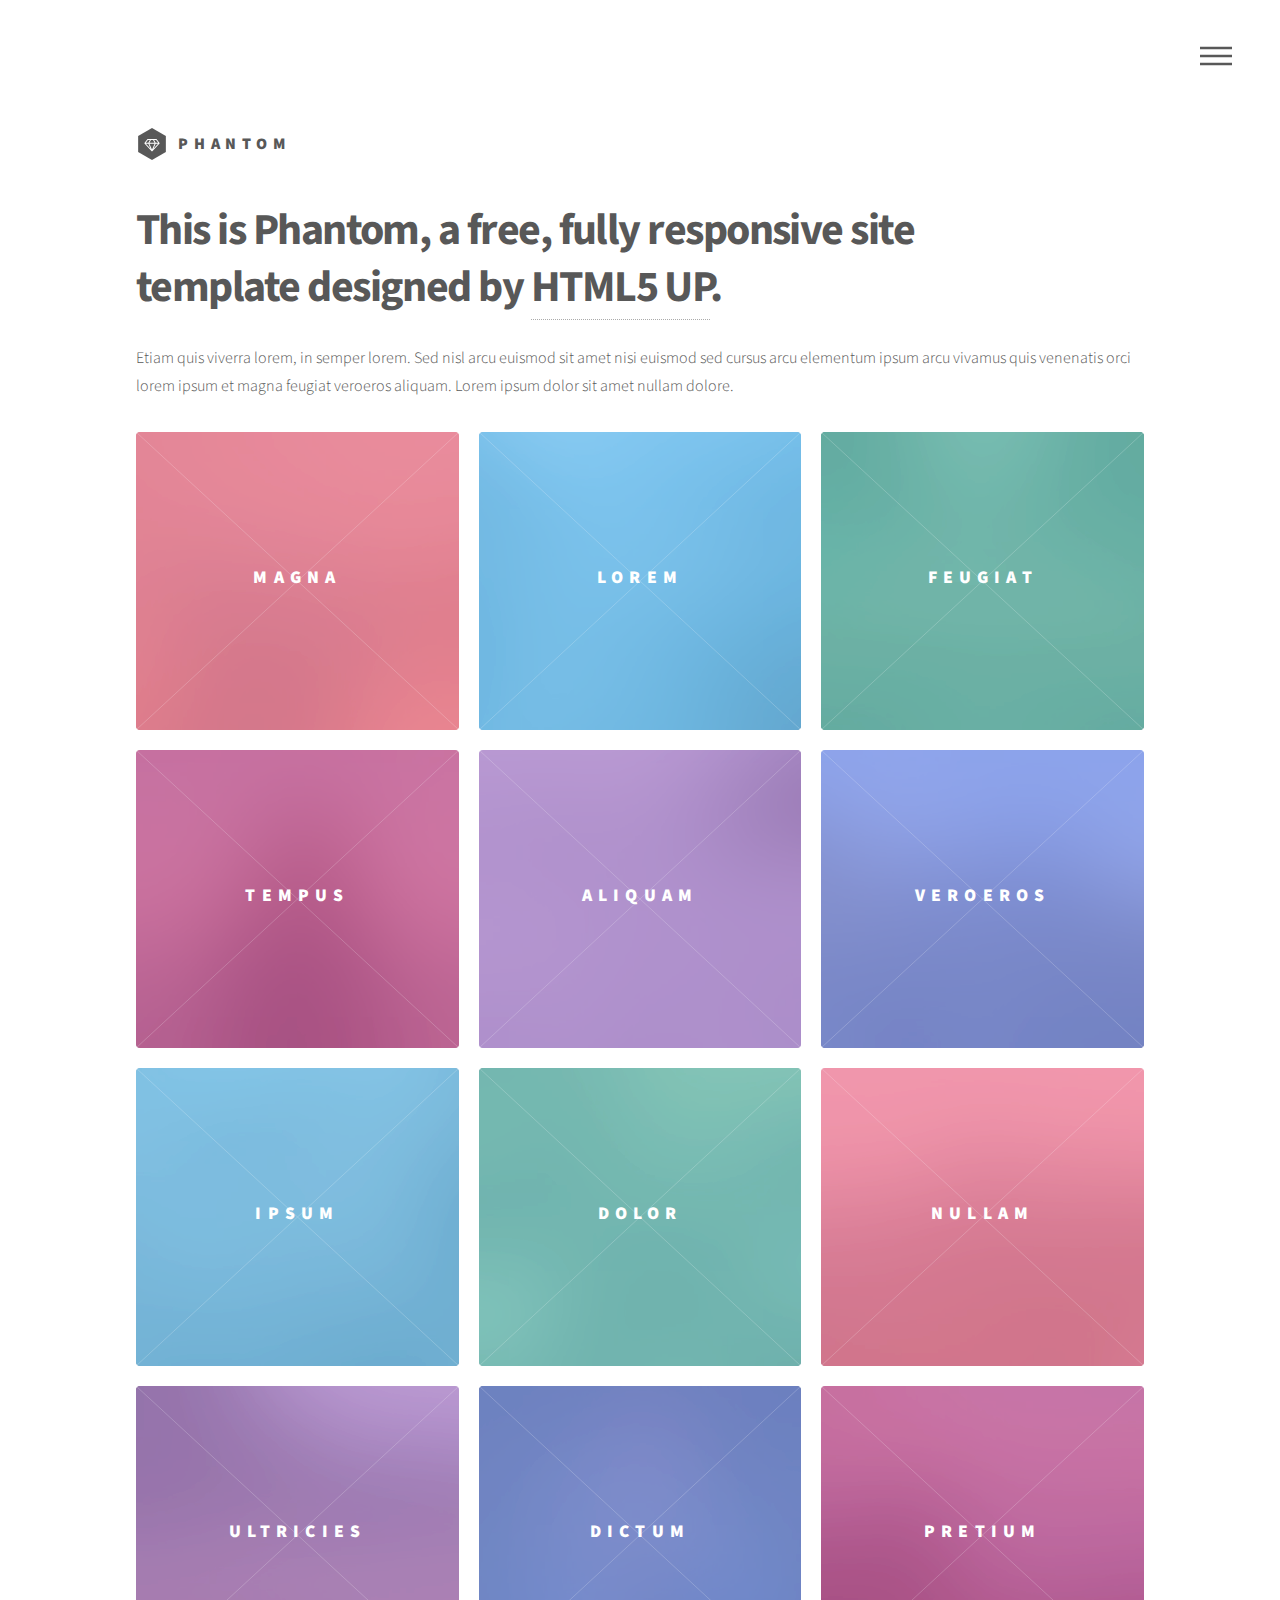
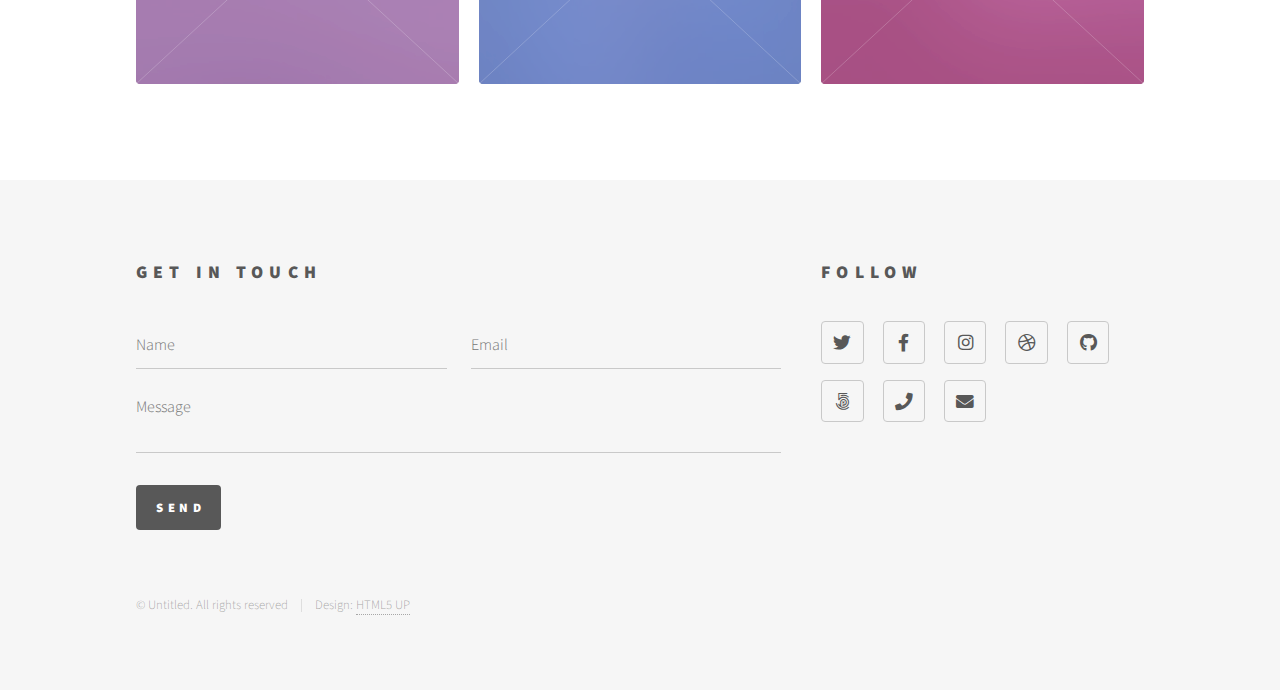
==== index.html @ cc22f934 "upload template" ====
<!DOCTYPE HTML>
<!--
	Phantom by HTML5 UP
	html5up.net | @ajlkn
	Free for personal and commercial use under the CCA 3.0 license (html5up.net/license)
-->
<html>
	<head>
		<title>Phantom by HTML5 UP</title>
		<meta charset="utf-8" />
		<meta name="viewport" content="width=device-width, initial-scale=1, user-scalable=no" />
		<link rel="stylesheet" href="assets/css/main.css" />
		<noscript><link rel="stylesheet" href="assets/css/noscript.css" /></noscript>
	</head>
	<body class="is-preload">
		<!-- Wrapper -->
			<div id="wrapper">

				<!-- Header -->
					<header id="header">
						<div class="inner">

							<!-- Logo -->
								<a href="index.html" class="logo">
									<span class="symbol"><img src="images/logo.svg" alt="" /></span><span class="title">Phantom</span>
								</a>

							<!-- Nav -->
								<nav>
									<ul>
										<li><a href="#menu">Menu</a></li>
									</ul>
								</nav>

						</div>
					</header>

				<!-- Menu -->
					<nav id="menu">
						<h2>Menu</h2>
						<ul>
							<li><a href="index.html">Home</a></li>
							<li><a href="generic.html">Ipsum veroeros</a></li>
							<li><a href="generic.html">Tempus etiam</a></li>
							<li><a href="generic.html">Consequat dolor</a></li>
							<li><a href="elements.html">Elements</a></li>
						</ul>
					</nav>

				<!-- Main -->
					<div id="main">
						<div class="inner">
							<header>
								<h1>This is Phantom, a free, fully responsive site<br />
								template designed by <a href="http://html5up.net">HTML5 UP</a>.</h1>
								<p>Etiam quis viverra lorem, in semper lorem. Sed nisl arcu euismod sit amet nisi euismod sed cursus arcu elementum ipsum arcu vivamus quis venenatis orci lorem ipsum et magna feugiat veroeros aliquam. Lorem ipsum dolor sit amet nullam dolore.</p>
							</header>
							<section class="tiles">
								<article class="style1">
									<span class="image">
										<img src="images/pic01.jpg" alt="" />
									</span>
									<a href="generic.html">
										<h2>Magna</h2>
										<div class="content">
											<p>Sed nisl arcu euismod sit amet nisi lorem etiam dolor veroeros et feugiat.</p>
										</div>
									</a>
								</article>
								<article class="style2">
									<span class="image">
										<img src="images/pic02.jpg" alt="" />
									</span>
									<a href="generic.html">
										<h2>Lorem</h2>
										<div class="content">
											<p>Sed nisl arcu euismod sit amet nisi lorem etiam dolor veroeros et feugiat.</p>
										</div>
									</a>
								</article>
								<article class="style3">
									<span class="image">
										<img src="images/pic03.jpg" alt="" />
									</span>
									<a href="generic.html">
										<h2>Feugiat</h2>
										<div class="content">
											<p>Sed nisl arcu euismod sit amet nisi lorem etiam dolor veroeros et feugiat.</p>
										</div>
									</a>
								</article>
								<article class="style4">
									<span class="image">
										<img src="images/pic04.jpg" alt="" />
									</span>
									<a href="generic.html">
										<h2>Tempus</h2>
										<div class="content">
											<p>Sed nisl arcu euismod sit amet nisi lorem etiam dolor veroeros et feugiat.</p>
										</div>
									</a>
								</article>
								<article class="style5">
									<span class="image">
										<img src="images/pic05.jpg" alt="" />
									</span>
									<a href="generic.html">
										<h2>Aliquam</h2>
										<div class="content">
											<p>Sed nisl arcu euismod sit amet nisi lorem etiam dolor veroeros et feugiat.</p>
										</div>
									</a>
								</article>
								<article class="style6">
									<span class="image">
										<img src="images/pic06.jpg" alt="" />
									</span>
									<a href="generic.html">
										<h2>Veroeros</h2>
										<div class="content">
											<p>Sed nisl arcu euismod sit amet nisi lorem etiam dolor veroeros et feugiat.</p>
										</div>
									</a>
								</article>
								<article class="style2">
									<span class="image">
										<img src="images/pic07.jpg" alt="" />
									</span>
									<a href="generic.html">
										<h2>Ipsum</h2>
										<div class="content">
											<p>Sed nisl arcu euismod sit amet nisi lorem etiam dolor veroeros et feugiat.</p>
										</div>
									</a>
								</article>
								<article class="style3">
									<span class="image">
										<img src="images/pic08.jpg" alt="" />
									</span>
									<a href="generic.html">
										<h2>Dolor</h2>
										<div class="content">
											<p>Sed nisl arcu euismod sit amet nisi lorem etiam dolor veroeros et feugiat.</p>
										</div>
									</a>
								</article>
								<article class="style1">
									<span class="image">
										<img src="images/pic09.jpg" alt="" />
									</span>
									<a href="generic.html">
										<h2>Nullam</h2>
										<div class="content">
											<p>Sed nisl arcu euismod sit amet nisi lorem etiam dolor veroeros et feugiat.</p>
										</div>
									</a>
								</article>
								<article class="style5">
									<span class="image">
										<img src="images/pic10.jpg" alt="" />
									</span>
									<a href="generic.html">
										<h2>Ultricies</h2>
										<div class="content">
											<p>Sed nisl arcu euismod sit amet nisi lorem etiam dolor veroeros et feugiat.</p>
										</div>
									</a>
								</article>
								<article class="style6">
									<span class="image">
										<img src="images/pic11.jpg" alt="" />
									</span>
									<a href="generic.html">
										<h2>Dictum</h2>
										<div class="content">
											<p>Sed nisl arcu euismod sit amet nisi lorem etiam dolor veroeros et feugiat.</p>
										</div>
									</a>
								</article>
								<article class="style4">
									<span class="image">
										<img src="images/pic12.jpg" alt="" />
									</span>
									<a href="generic.html">
										<h2>Pretium</h2>
										<div class="content">
											<p>Sed nisl arcu euismod sit amet nisi lorem etiam dolor veroeros et feugiat.</p>
										</div>
									</a>
								</article>
							</section>
						</div>
					</div>

				<!-- Footer -->
					<footer id="footer">
						<div class="inner">
							<section>
								<h2>Get in touch</h2>
								<form method="post" action="#">
									<div class="fields">
										<div class="field half">
											<input type="text" name="name" id="name" placeholder="Name" />
										</div>
										<div class="field half">
											<input type="email" name="email" id="email" placeholder="Email" />
										</div>
										<div class="field">
											<textarea name="message" id="message" placeholder="Message"></textarea>
										</div>
									</div>
									<ul class="actions">
										<li><input type="submit" value="Send" class="primary" /></li>
									</ul>
								</form>
							</section>
							<section>
								<h2>Follow</h2>
								<ul class="icons">
									<li><a href="#" class="icon brands style2 fa-twitter"><span class="label">Twitter</span></a></li>
									<li><a href="#" class="icon brands style2 fa-facebook-f"><span class="label">Facebook</span></a></li>
									<li><a href="#" class="icon brands style2 fa-instagram"><span class="label">Instagram</span></a></li>
									<li><a href="#" class="icon brands style2 fa-dribbble"><span class="label">Dribbble</span></a></li>
									<li><a href="#" class="icon brands style2 fa-github"><span class="label">GitHub</span></a></li>
									<li><a href="#" class="icon brands style2 fa-500px"><span class="label">500px</span></a></li>
									<li><a href="#" class="icon solid style2 fa-phone"><span class="label">Phone</span></a></li>
									<li><a href="#" class="icon solid style2 fa-envelope"><span class="label">Email</span></a></li>
								</ul>
							</section>
							<ul class="copyright">
								<li>&copy; Untitled. All rights reserved</li><li>Design: <a href="http://html5up.net">HTML5 UP</a></li>
							</ul>
						</div>
					</footer>

			</div>

		<!-- Scripts -->
			<script src="assets/js/jquery.min.js"></script>
			<script src="assets/js/browser.min.js"></script>
			<script src="assets/js/breakpoints.min.js"></script>
			<script src="assets/js/util.js"></script>
			<script src="assets/js/main.js"></script>

	</body>
</html>
---- assets/css/main.css ----
@import url(fontawesome-all.min.css);
@import url("https://fonts.googleapis.com/css?family=Source+Sans+Pro:300,700,900");

/*
	Phantom by HTML5 UP
	html5up.net | @ajlkn
	Free for personal and commercial use under the CCA 3.0 license (html5up.net/license)
*/

html, body, div, span, applet, object,
iframe, h1, h2, h3, h4, h5, h6, p, blockquote,
pre, a, abbr, acronym, address, big, cite,
code, del, dfn, em, img, ins, kbd, q, s, samp,
small, strike, strong, sub, sup, tt, var, b,
u, i, center, dl, dt, dd, ol, ul, li, fieldset,
form, label, legend, table, caption, tbody,
tfoot, thead, tr, th, td, article, aside,
canvas, details, embed, figure, figcaption,
footer, header, hgroup, menu, nav, output, ruby,
section, summary, time, mark, audio, video {
	margin: 0;
	padding: 0;
	border: 0;
	font-size: 100%;
	font: inherit;
	vertical-align: baseline;}

article, aside, details, figcaption, figure,
footer, header, hgroup, menu, nav, section {
	display: block;}

body {
	line-height: 1;
}

ol, ul {
	list-style: none;
}

blockquote, q {
	quotes: none;
}

	blockquote:before, blockquote:after, q:before, q:after {
		content: '';
		content: none;
	}

table {
	border-collapse: collapse;
	border-spacing: 0;
}

body {
	-webkit-text-size-adjust: none;
}

mark {
	background-color: transparent;
	color: inherit;
}

input::-moz-focus-inner {
	border: 0;
	padding: 0;
}

input, select, textarea {
	-moz-appearance: none;
	-webkit-appearance: none;
	-ms-appearance: none;
	appearance: none;
}

/* Basic */

	@-ms-viewport {
		width: device-width;
	}

	body {
		-ms-overflow-style: scrollbar;
	}

	@media screen and (max-width: 480px) {

		html, body {
			min-width: 320px;
		}

	}

	html {
		box-sizing: border-box;
	}

	*, *:before, *:after {
		box-sizing: inherit;
	}

	body {
		background: #ffffff;
	}

		body.is-preload *, body.is-preload *:before, body.is-preload *:after {
			-moz-animation: none !important;
			-webkit-animation: none !important;
			-ms-animation: none !important;
			animation: none !important;
			-moz-transition: none !important;
			-webkit-transition: none !important;
			-ms-transition: none !important;
			transition: none !important;
		}

/* Type */

	body, input, select, textarea {
		color: #585858;
		font-family: "Source Sans Pro", Helvetica, sans-serif;
		font-size: 16pt;
		font-weight: 300;
		line-height: 1.75;
	}

		@media screen and (max-width: 1680px) {

			body, input, select, textarea {
				font-size: 14pt;
			}

		}

		@media screen and (max-width: 1280px) {

			body, input, select, textarea {
				font-size: 12pt;
			}

		}

	a {
		-moz-transition: border-bottom-color 0.2s ease, color 0.2s ease;
		-webkit-transition: border-bottom-color 0.2s ease, color 0.2s ease;
		-ms-transition: border-bottom-color 0.2s ease, color 0.2s ease;
		transition: border-bottom-color 0.2s ease, color 0.2s ease;
		text-decoration: none;
		color: #585858;
		border-bottom: dotted 1px rgba(88, 88, 88, 0.5);
	}

		a:hover {
			border-bottom-color: transparent;
			color: #f2849e !important;
		}

	strong, b {
		font-weight: 900;
	}

	em, i {
		font-style: italic;
	}

	p {
		margin: 0 0 2em 0;
	}

	h1 {
		font-size: 2.75em;
		font-weight: 700;
		line-height: 1.3;
		margin: 0 0 1em 0;
		letter-spacing: -0.035em;
	}

		h1 a {
			color: inherit;
		}

		@media screen and (max-width: 736px) {

			h1 {
				font-size: 2em;
				margin: 0 0 1em 0;
			}

		}

		@media screen and (max-width: 360px) {

			h1 {
				font-size: 1.75em;
			}

		}

	h2, h3, h4, h5, h6 {
		font-weight: 900;
		line-height: 1.5;
		margin: 0 0 2em 0;
		text-transform: uppercase;
		letter-spacing: 0.35em;
	}

		h2 a, h3 a, h4 a, h5 a, h6 a {
			color: inherit;
		}

	h2 {
		font-size: 1.1em;
	}

	h3 {
		font-size: 1em;
	}

	h4 {
		font-size: 0.8em;
	}

	h5 {
		font-size: 0.8em;
	}

	h6 {
		font-size: 0.8em;
	}

	@media screen and (max-width: 980px) {

		h1 br, h2 br, h3 br, h4 br, h5 br, h6 br {
			display: none;
		}

	}

	@media screen and (max-width: 736px) {

		h2 {
			font-size: 1em;
		}

		h3 {
			font-size: 0.8em;
		}

	}

	sub {
		font-size: 0.8em;
		position: relative;
		top: 0.5em;
	}

	sup {
		font-size: 0.8em;
		position: relative;
		top: -0.5em;
	}

	blockquote {
		border-left: solid 4px #c9c9c9;
		font-style: italic;
		margin: 0 0 2em 0;
		padding: 0.5em 0 0.5em 2em;
	}

	code {
		background: rgba(144, 144, 144, 0.075);
		border-radius: 4px;
		border: solid 1px #c9c9c9;
		font-family: "Courier New", monospace;
		font-size: 0.9em;
		margin: 0 0.25em;
		padding: 0.25em 0.65em;
	}

	pre {
		-webkit-overflow-scrolling: touch;
		font-family: "Courier New", monospace;
		font-size: 0.9em;
		margin: 0 0 2em 0;
	}

		pre code {
			display: block;
			line-height: 1.75;
			padding: 1em 1.5em;
			overflow-x: auto;
		}

	hr {
		border: 0;
		border-bottom: solid 1px #c9c9c9;
		margin: 2em 0;
	}

		hr.major {
			margin: 3em 0;
		}

	.align-left {
		text-align: left;
	}

	.align-center {
		text-align: center;
	}

	.align-right {
		text-align: right;
	}

/* Row */

	.row {
		display: flex;
		flex-wrap: wrap;
		box-sizing: border-box;
		align-items: stretch;
	}

		.row > * {
			box-sizing: border-box;
		}

		.row.gtr-uniform > * > :last-child {
			margin-bottom: 0;
		}

		.row.aln-left {
			justify-content: flex-start;
		}

		.row.aln-center {
			justify-content: center;
		}

		.row.aln-right {
			justify-content: flex-end;
		}

		.row.aln-top {
			align-items: flex-start;
		}

		.row.aln-middle {
			align-items: center;
		}

		.row.aln-bottom {
			align-items: flex-end;
		}

		.row > .imp {
			order: -1;
		}

		.row > .col-1 {
			width: 8.33333%;
		}

		.row > .off-1 {
			margin-left: 8.33333%;
		}

		.row > .col-2 {
			width: 16.66667%;
		}

		.row > .off-2 {
			margin-left: 16.66667%;
		}

		.row > .col-3 {
			width: 25%;
		}

		.row > .off-3 {
			margin-left: 25%;
		}

		.row > .col-4 {
			width: 33.33333%;
		}

		.row > .off-4 {
			margin-left: 33.33333%;
		}

		.row > .col-5 {
			width: 41.66667%;
		}

		.row > .off-5 {
			margin-left: 41.66667%;
		}

		.row > .col-6 {
			width: 50%;
		}

		.row > .off-6 {
			margin-left: 50%;
		}

		.row > .col-7 {
			width: 58.33333%;
		}

		.row > .off-7 {
			margin-left: 58.33333%;
		}

		.row > .col-8 {
			width: 66.66667%;
		}

		.row > .off-8 {
			margin-left: 66.66667%;
		}

		.row > .col-9 {
			width: 75%;
		}

		.row > .off-9 {
			margin-left: 75%;
		}

		.row > .col-10 {
			width: 83.33333%;
		}

		.row > .off-10 {
			margin-left: 83.33333%;
		}

		.row > .col-11 {
			width: 91.66667%;
		}

		.row > .off-11 {
			margin-left: 91.66667%;
		}

		.row > .col-12 {
			width: 100%;
		}

		.row > .off-12 {
			margin-left: 100%;
		}

		.row.gtr-0 {
			margin-top: 0;
			margin-left: 0em;
		}

			.row.gtr-0 > * {
				padding: 0 0 0 0em;
			}

			.row.gtr-0.gtr-uniform {
				margin-top: 0em;
			}

				.row.gtr-0.gtr-uniform > * {
					padding-top: 0em;
				}

		.row.gtr-25 {
			margin-top: 0;
			margin-left: -0.5em;
		}

			.row.gtr-25 > * {
				padding: 0 0 0 0.5em;
			}

			.row.gtr-25.gtr-uniform {
				margin-top: -0.5em;
			}

				.row.gtr-25.gtr-uniform > * {
					padding-top: 0.5em;
				}

		.row.gtr-50 {
			margin-top: 0;
			margin-left: -1em;
		}

			.row.gtr-50 > * {
				padding: 0 0 0 1em;
			}

			.row.gtr-50.gtr-uniform {
				margin-top: -1em;
			}

				.row.gtr-50.gtr-uniform > * {
					padding-top: 1em;
				}

		.row {
			margin-top: 0;
			margin-left: -2em;
		}

			.row > * {
				padding: 0 0 0 2em;
			}

			.row.gtr-uniform {
				margin-top: -2em;
			}

				.row.gtr-uniform > * {
					padding-top: 2em;
				}

		.row.gtr-150 {
			margin-top: 0;
			margin-left: -3em;
		}

			.row.gtr-150 > * {
				padding: 0 0 0 3em;
			}

			.row.gtr-150.gtr-uniform {
				margin-top: -3em;
			}

				.row.gtr-150.gtr-uniform > * {
					padding-top: 3em;
				}

		.row.gtr-200 {
			margin-top: 0;
			margin-left: -4em;
		}

			.row.gtr-200 > * {
				padding: 0 0 0 4em;
			}

			.row.gtr-200.gtr-uniform {
				margin-top: -4em;
			}

				.row.gtr-200.gtr-uniform > * {
					padding-top: 4em;
				}

		@media screen and (max-width: 1680px) {

			.row {
				display: flex;
				flex-wrap: wrap;
				box-sizing: border-box;
				align-items: stretch;
			}

				.row > * {
					box-sizing: border-box;
				}

				.row.gtr-uniform > * > :last-child {
					margin-bottom: 0;
				}

				.row.aln-left {
					justify-content: flex-start;
				}

				.row.aln-center {
					justify-content: center;
				}

				.row.aln-right {
					justify-content: flex-end;
				}

				.row.aln-top {
					align-items: flex-start;
				}

				.row.aln-middle {
					align-items: center;
				}

				.row.aln-bottom {
					align-items: flex-end;
				}

				.row > .imp-xlarge {
					order: -1;
				}

				.row > .col-1-xlarge {
					width: 8.33333%;
				}

				.row > .off-1-xlarge {
					margin-left: 8.33333%;
				}

				.row > .col-2-xlarge {
					width: 16.66667%;
				}

				.row > .off-2-xlarge {
					margin-left: 16.66667%;
				}

				.row > .col-3-xlarge {
					width: 25%;
				}

				.row > .off-3-xlarge {
					margin-left: 25%;
				}

				.row > .col-4-xlarge {
					width: 33.33333%;
				}

				.row > .off-4-xlarge {
					margin-left: 33.33333%;
				}

				.row > .col-5-xlarge {
					width: 41.66667%;
				}

				.row > .off-5-xlarge {
					margin-left: 41.66667%;
				}

				.row > .col-6-xlarge {
					width: 50%;
				}

				.row > .off-6-xlarge {
					margin-left: 50%;
				}

				.row > .col-7-xlarge {
					width: 58.33333%;
				}

				.row > .off-7-xlarge {
					margin-left: 58.33333%;
				}

				.row > .col-8-xlarge {
					width: 66.66667%;
				}

				.row > .off-8-xlarge {
					margin-left: 66.66667%;
				}

				.row > .col-9-xlarge {
					width: 75%;
				}

				.row > .off-9-xlarge {
					margin-left: 75%;
				}

				.row > .col-10-xlarge {
					width: 83.33333%;
				}

				.row > .off-10-xlarge {
					margin-left: 83.33333%;
				}

				.row > .col-11-xlarge {
					width: 91.66667%;
				}

				.row > .off-11-xlarge {
					margin-left: 91.66667%;
				}

				.row > .col-12-xlarge {
					width: 100%;
				}

				.row > .off-12-xlarge {
					margin-left: 100%;
				}

				.row.gtr-0 {
					margin-top: 0;
					margin-left: 0em;
				}

					.row.gtr-0 > * {
						padding: 0 0 0 0em;
					}

					.row.gtr-0.gtr-uniform {
						margin-top: 0em;
					}

						.row.gtr-0.gtr-uniform > * {
							padding-top: 0em;
						}

				.row.gtr-25 {
					margin-top: 0;
					margin-left: -0.5em;
				}

					.row.gtr-25 > * {
						padding: 0 0 0 0.5em;
					}

					.row.gtr-25.gtr-uniform {
						margin-top: -0.5em;
					}

						.row.gtr-25.gtr-uniform > * {
							padding-top: 0.5em;
						}

				.row.gtr-50 {
					margin-top: 0;
					margin-left: -1em;
				}

					.row.gtr-50 > * {
						padding: 0 0 0 1em;
					}

					.row.gtr-50.gtr-uniform {
						margin-top: -1em;
					}

						.row.gtr-50.gtr-uniform > * {
							padding-top: 1em;
						}

				.row {
					margin-top: 0;
					margin-left: -2em;
				}

					.row > * {
						padding: 0 0 0 2em;
					}

					.row.gtr-uniform {
						margin-top: -2em;
					}

						.row.gtr-uniform > * {
							padding-top: 2em;
						}

				.row.gtr-150 {
					margin-top: 0;
					margin-left: -3em;
				}

					.row.gtr-150 > * {
						padding: 0 0 0 3em;
					}

					.row.gtr-150.gtr-uniform {
						margin-top: -3em;
					}

						.row.gtr-150.gtr-uniform > * {
							padding-top: 3em;
						}

				.row.gtr-200 {
					margin-top: 0;
					margin-left: -4em;
				}

					.row.gtr-200 > * {
						padding: 0 0 0 4em;
					}

					.row.gtr-200.gtr-uniform {
						margin-top: -4em;
					}

						.row.gtr-200.gtr-uniform > * {
							padding-top: 4em;
						}

		}

		@media screen and (max-width: 1280px) {

			.row {
				display: flex;
				flex-wrap: wrap;
				box-sizing: border-box;
				align-items: stretch;
			}

				.row > * {
					box-sizing: border-box;
				}

				.row.gtr-uniform > * > :last-child {
					margin-bottom: 0;
				}

				.row.aln-left {
					justify-content: flex-start;
				}

				.row.aln-center {
					justify-content: center;
				}

				.row.aln-right {
					justify-content: flex-end;
				}

				.row.aln-top {
					align-items: flex-start;
				}

				.row.aln-middle {
					align-items: center;
				}

				.row.aln-bottom {
					align-items: flex-end;
				}

				.row > .imp-large {
					order: -1;
				}

				.row > .col-1-large {
					width: 8.33333%;
				}

				.row > .off-1-large {
					margin-left: 8.33333%;
				}

				.row > .col-2-large {
					width: 16.66667%;
				}

				.row > .off-2-large {
					margin-left: 16.66667%;
				}

				.row > .col-3-large {
					width: 25%;
				}

				.row > .off-3-large {
					margin-left: 25%;
				}

				.row > .col-4-large {
					width: 33.33333%;
				}

				.row > .off-4-large {
					margin-left: 33.33333%;
				}

				.row > .col-5-large {
					width: 41.66667%;
				}

				.row > .off-5-large {
					margin-left: 41.66667%;
				}

				.row > .col-6-large {
					width: 50%;
				}

				.row > .off-6-large {
					margin-left: 50%;
				}

				.row > .col-7-large {
					width: 58.33333%;
				}

				.row > .off-7-large {
					margin-left: 58.33333%;
				}

				.row > .col-8-large {
					width: 66.66667%;
				}

				.row > .off-8-large {
					margin-left: 66.66667%;
				}

				.row > .col-9-large {
					width: 75%;
				}

				.row > .off-9-large {
					margin-left: 75%;
				}

				.row > .col-10-large {
					width: 83.33333%;
				}

				.row > .off-10-large {
					margin-left: 83.33333%;
				}

				.row > .col-11-large {
					width: 91.66667%;
				}

				.row > .off-11-large {
					margin-left: 91.66667%;
				}

				.row > .col-12-large {
					width: 100%;
				}

				.row > .off-12-large {
					margin-left: 100%;
				}

				.row.gtr-0 {
					margin-top: 0;
					margin-left: 0em;
				}

					.row.gtr-0 > * {
						padding: 0 0 0 0em;
					}

					.row.gtr-0.gtr-uniform {
						margin-top: 0em;
					}

						.row.gtr-0.gtr-uniform > * {
							padding-top: 0em;
						}

				.row.gtr-25 {
					margin-top: 0;
					margin-left: -0.5em;
				}

					.row.gtr-25 > * {
						padding: 0 0 0 0.5em;
					}

					.row.gtr-25.gtr-uniform {
						margin-top: -0.5em;
					}

						.row.gtr-25.gtr-uniform > * {
							padding-top: 0.5em;
						}

				.row.gtr-50 {
					margin-top: 0;
					margin-left: -1em;
				}

					.row.gtr-50 > * {
						padding: 0 0 0 1em;
					}

					.row.gtr-50.gtr-uniform {
						margin-top: -1em;
					}

						.row.gtr-50.gtr-uniform > * {
							padding-top: 1em;
						}

				.row {
					margin-top: 0;
					margin-left: -2em;
				}

					.row > * {
						padding: 0 0 0 2em;
					}

					.row.gtr-uniform {
						margin-top: -2em;
					}

						.row.gtr-uniform > * {
							padding-top: 2em;
						}

				.row.gtr-150 {
					margin-top: 0;
					margin-left: -3em;
				}

					.row.gtr-150 > * {
						padding: 0 0 0 3em;
					}

					.row.gtr-150.gtr-uniform {
						margin-top: -3em;
					}

						.row.gtr-150.gtr-uniform > * {
							padding-top: 3em;
						}

				.row.gtr-200 {
					margin-top: 0;
					margin-left: -4em;
				}

					.row.gtr-200 > * {
						padding: 0 0 0 4em;
					}

					.row.gtr-200.gtr-uniform {
						margin-top: -4em;
					}

						.row.gtr-200.gtr-uniform > * {
							padding-top: 4em;
						}

		}

		@media screen and (max-width: 980px) {

			.row {
				display: flex;
				flex-wrap: wrap;
				box-sizing: border-box;
				align-items: stretch;
			}

				.row > * {
					box-sizing: border-box;
				}

				.row.gtr-uniform > * > :last-child {
					margin-bottom: 0;
				}

				.row.aln-left {
					justify-content: flex-start;
				}

				.row.aln-center {
					justify-content: center;
				}

				.row.aln-right {
					justify-content: flex-end;
				}

				.row.aln-top {
					align-items: flex-start;
				}

				.row.aln-middle {
					align-items: center;
				}

				.row.aln-bottom {
					align-items: flex-end;
				}

				.row > .imp-medium {
					order: -1;
				}

				.row > .col-1-medium {
					width: 8.33333%;
				}

				.row > .off-1-medium {
					margin-left: 8.33333%;
				}

				.row > .col-2-medium {
					width: 16.66667%;
				}

				.row > .off-2-medium {
					margin-left: 16.66667%;
				}

				.row > .col-3-medium {
					width: 25%;
				}

				.row > .off-3-medium {
					margin-left: 25%;
				}

				.row > .col-4-medium {
					width: 33.33333%;
				}

				.row > .off-4-medium {
					margin-left: 33.33333%;
				}

				.row > .col-5-medium {
					width: 41.66667%;
				}

				.row > .off-5-medium {
					margin-left: 41.66667%;
				}

				.row > .col-6-medium {
					width: 50%;
				}

				.row > .off-6-medium {
					margin-left: 50%;
				}

				.row > .col-7-medium {
					width: 58.33333%;
				}

				.row > .off-7-medium {
					margin-left: 58.33333%;
				}

				.row > .col-8-medium {
					width: 66.66667%;
				}

				.row > .off-8-medium {
					margin-left: 66.66667%;
				}

				.row > .col-9-medium {
					width: 75%;
				}

				.row > .off-9-medium {
					margin-left: 75%;
				}

				.row > .col-10-medium {
					width: 83.33333%;
				}

				.row > .off-10-medium {
					margin-left: 83.33333%;
				}

				.row > .col-11-medium {
					width: 91.66667%;
				}

				.row > .off-11-medium {
					margin-left: 91.66667%;
				}

				.row > .col-12-medium {
					width: 100%;
				}

				.row > .off-12-medium {
					margin-left: 100%;
				}

				.row.gtr-0 {
					margin-top: 0;
					margin-left: 0em;
				}

					.row.gtr-0 > * {
						padding: 0 0 0 0em;
					}

					.row.gtr-0.gtr-uniform {
						margin-top: 0em;
					}

						.row.gtr-0.gtr-uniform > * {
							padding-top: 0em;
						}

				.row.gtr-25 {
					margin-top: 0;
					margin-left: -0.375em;
				}

					.row.gtr-25 > * {
						padding: 0 0 0 0.375em;
					}

					.row.gtr-25.gtr-uniform {
						margin-top: -0.375em;
					}

						.row.gtr-25.gtr-uniform > * {
							padding-top: 0.375em;
						}

				.row.gtr-50 {
					margin-top: 0;
					margin-left: -0.75em;
				}

					.row.gtr-50 > * {
						padding: 0 0 0 0.75em;
					}

					.row.gtr-50.gtr-uniform {
						margin-top: -0.75em;
					}

						.row.gtr-50.gtr-uniform > * {
							padding-top: 0.75em;
						}

				.row {
					margin-top: 0;
					margin-left: -1.5em;
				}

					.row > * {
						padding: 0 0 0 1.5em;
					}

					.row.gtr-uniform {
						margin-top: -1.5em;
					}

						.row.gtr-uniform > * {
							padding-top: 1.5em;
						}

				.row.gtr-150 {
					margin-top: 0;
					margin-left: -2.25em;
				}

					.row.gtr-150 > * {
						padding: 0 0 0 2.25em;
					}

					.row.gtr-150.gtr-uniform {
						margin-top: -2.25em;
					}

						.row.gtr-150.gtr-uniform > * {
							padding-top: 2.25em;
						}

				.row.gtr-200 {
					margin-top: 0;
					margin-left: -3em;
				}

					.row.gtr-200 > * {
						padding: 0 0 0 3em;
					}

					.row.gtr-200.gtr-uniform {
						margin-top: -3em;
					}

						.row.gtr-200.gtr-uniform > * {
							padding-top: 3em;
						}

		}

		@media screen and (max-width: 736px) {

			.row {
				display: flex;
				flex-wrap: wrap;
				box-sizing: border-box;
				align-items: stretch;
			}

				.row > * {
					box-sizing: border-box;
				}

				.row.gtr-uniform > * > :last-child {
					margin-bottom: 0;
				}

				.row.aln-left {
					justify-content: flex-start;
				}

				.row.aln-center {
					justify-content: center;
				}

				.row.aln-right {
					justify-content: flex-end;
				}

				.row.aln-top {
					align-items: flex-start;
				}

				.row.aln-middle {
					align-items: center;
				}

				.row.aln-bottom {
					align-items: flex-end;
				}

				.row > .imp-small {
					order: -1;
				}

				.row > .col-1-small {
					width: 8.33333%;
				}

				.row > .off-1-small {
					margin-left: 8.33333%;
				}

				.row > .col-2-small {
					width: 16.66667%;
				}

				.row > .off-2-small {
					margin-left: 16.66667%;
				}

				.row > .col-3-small {
					width: 25%;
				}

				.row > .off-3-small {
					margin-left: 25%;
				}

				.row > .col-4-small {
					width: 33.33333%;
				}

				.row > .off-4-small {
					margin-left: 33.33333%;
				}

				.row > .col-5-small {
					width: 41.66667%;
				}

				.row > .off-5-small {
					margin-left: 41.66667%;
				}

				.row > .col-6-small {
					width: 50%;
				}

				.row > .off-6-small {
					margin-left: 50%;
				}

				.row > .col-7-small {
					width: 58.33333%;
				}

				.row > .off-7-small {
					margin-left: 58.33333%;
				}

				.row > .col-8-small {
					width: 66.66667%;
				}

				.row > .off-8-small {
					margin-left: 66.66667%;
				}

				.row > .col-9-small {
					width: 75%;
				}

				.row > .off-9-small {
					margin-left: 75%;
				}

				.row > .col-10-small {
					width: 83.33333%;
				}

				.row > .off-10-small {
					margin-left: 83.33333%;
				}

				.row > .col-11-small {
					width: 91.66667%;
				}

				.row > .off-11-small {
					margin-left: 91.66667%;
				}

				.row > .col-12-small {
					width: 100%;
				}

				.row > .off-12-small {
					margin-left: 100%;
				}

				.row.gtr-0 {
					margin-top: 0;
					margin-left: 0em;
				}

					.row.gtr-0 > * {
						padding: 0 0 0 0em;
					}

					.row.gtr-0.gtr-uniform {
						margin-top: 0em;
					}

						.row.gtr-0.gtr-uniform > * {
							padding-top: 0em;
						}

				.row.gtr-25 {
					margin-top: 0;
					margin-left: -0.25em;
				}

					.row.gtr-25 > * {
						padding: 0 0 0 0.25em;
					}

					.row.gtr-25.gtr-uniform {
						margin-top: -0.25em;
					}

						.row.gtr-25.gtr-uniform > * {
							padding-top: 0.25em;
						}

				.row.gtr-50 {
					margin-top: 0;
					margin-left: -0.5em;
				}

					.row.gtr-50 > * {
						padding: 0 0 0 0.5em;
					}

					.row.gtr-50.gtr-uniform {
						margin-top: -0.5em;
					}

						.row.gtr-50.gtr-uniform > * {
							padding-top: 0.5em;
						}

				.row {
					margin-top: 0;
					margin-left: -1em;
				}

					.row > * {
						padding: 0 0 0 1em;
					}

					.row.gtr-uniform {
						margin-top: -1em;
					}

						.row.gtr-uniform > * {
							padding-top: 1em;
						}

				.row.gtr-150 {
					margin-top: 0;
					margin-left: -1.5em;
				}

					.row.gtr-150 > * {
						padding: 0 0 0 1.5em;
					}

					.row.gtr-150.gtr-uniform {
						margin-top: -1.5em;
					}

						.row.gtr-150.gtr-uniform > * {
							padding-top: 1.5em;
						}

				.row.gtr-200 {
					margin-top: 0;
					margin-left: -2em;
				}

					.row.gtr-200 > * {
						padding: 0 0 0 2em;
					}

					.row.gtr-200.gtr-uniform {
						margin-top: -2em;
					}

						.row.gtr-200.gtr-uniform > * {
							padding-top: 2em;
						}

		}

		@media screen and (max-width: 480px) {

			.row {
				display: flex;
				flex-wrap: wrap;
				box-sizing: border-box;
				align-items: stretch;
			}

				.row > * {
					box-sizing: border-box;
				}

				.row.gtr-uniform > * > :last-child {
					margin-bottom: 0;
				}

				.row.aln-left {
					justify-content: flex-start;
				}

				.row.aln-center {
					justify-content: center;
				}

				.row.aln-right {
					justify-content: flex-end;
				}

				.row.aln-top {
					align-items: flex-start;
				}

				.row.aln-middle {
					align-items: center;
				}

				.row.aln-bottom {
					align-items: flex-end;
				}

				.row > .imp-xsmall {
					order: -1;
				}

				.row > .col-1-xsmall {
					width: 8.33333%;
				}

				.row > .off-1-xsmall {
					margin-left: 8.33333%;
				}

				.row > .col-2-xsmall {
					width: 16.66667%;
				}

				.row > .off-2-xsmall {
					margin-left: 16.66667%;
				}

				.row > .col-3-xsmall {
					width: 25%;
				}

				.row > .off-3-xsmall {
					margin-left: 25%;
				}

				.row > .col-4-xsmall {
					width: 33.33333%;
				}

				.row > .off-4-xsmall {
					margin-left: 33.33333%;
				}

				.row > .col-5-xsmall {
					width: 41.66667%;
				}

				.row > .off-5-xsmall {
					margin-left: 41.66667%;
				}

				.row > .col-6-xsmall {
					width: 50%;
				}

				.row > .off-6-xsmall {
					margin-left: 50%;
				}

				.row > .col-7-xsmall {
					width: 58.33333%;
				}

				.row > .off-7-xsmall {
					margin-left: 58.33333%;
				}

				.row > .col-8-xsmall {
					width: 66.66667%;
				}

				.row > .off-8-xsmall {
					margin-left: 66.66667%;
				}

				.row > .col-9-xsmall {
					width: 75%;
				}

				.row > .off-9-xsmall {
					margin-left: 75%;
				}

				.row > .col-10-xsmall {
					width: 83.33333%;
				}

				.row > .off-10-xsmall {
					margin-left: 83.33333%;
				}

				.row > .col-11-xsmall {
					width: 91.66667%;
				}

				.row > .off-11-xsmall {
					margin-left: 91.66667%;
				}

				.row > .col-12-xsmall {
					width: 100%;
				}

				.row > .off-12-xsmall {
					margin-left: 100%;
				}

				.row.gtr-0 {
					margin-top: 0;
					margin-left: 0em;
				}

					.row.gtr-0 > * {
						padding: 0 0 0 0em;
					}

					.row.gtr-0.gtr-uniform {
						margin-top: 0em;
					}

						.row.gtr-0.gtr-uniform > * {
							padding-top: 0em;
						}

				.row.gtr-25 {
					margin-top: 0;
					margin-left: -0.25em;
				}

					.row.gtr-25 > * {
						padding: 0 0 0 0.25em;
					}

					.row.gtr-25.gtr-uniform {
						margin-top: -0.25em;
					}

						.row.gtr-25.gtr-uniform > * {
							padding-top: 0.25em;
						}

				.row.gtr-50 {
					margin-top: 0;
					margin-left: -0.5em;
				}

					.row.gtr-50 > * {
						padding: 0 0 0 0.5em;
					}

					.row.gtr-50.gtr-uniform {
						margin-top: -0.5em;
					}

						.row.gtr-50.gtr-uniform > * {
							padding-top: 0.5em;
						}

				.row {
					margin-top: 0;
					margin-left: -1em;
				}

					.row > * {
						padding: 0 0 0 1em;
					}

					.row.gtr-uniform {
						margin-top: -1em;
					}

						.row.gtr-uniform > * {
							padding-top: 1em;
						}

				.row.gtr-150 {
					margin-top: 0;
					margin-left: -1.5em;
				}

					.row.gtr-150 > * {
						padding: 0 0 0 1.5em;
					}

					.row.gtr-150.gtr-uniform {
						margin-top: -1.5em;
					}

						.row.gtr-150.gtr-uniform > * {
							padding-top: 1.5em;
						}

				.row.gtr-200 {
					margin-top: 0;
					margin-left: -2em;
				}

					.row.gtr-200 > * {
						padding: 0 0 0 2em;
					}

					.row.gtr-200.gtr-uniform {
						margin-top: -2em;
					}

						.row.gtr-200.gtr-uniform > * {
							padding-top: 2em;
						}

		}

/* Section/Article */

	section.special, article.special {
		text-align: center;
	}

	header p {
		margin-top: -1em;
	}

	@media screen and (max-width: 736px) {

		header p {
			margin-top: 0;
		}

	}

/* Icon */

	.icon {
		text-decoration: none;
		border-bottom: none;
		position: relative;
	}

		.icon:before {
			-moz-osx-font-smoothing: grayscale;
			-webkit-font-smoothing: antialiased;
			display: inline-block;
			font-style: normal;
			font-variant: normal;
			text-rendering: auto;
			line-height: 1;
			text-transform: none !important;
			font-family: 'Font Awesome 5 Free';
			font-weight: 400;
		}

		.icon > .label {
			display: none;
		}

		.icon:before {
			line-height: inherit;
		}

		.icon.solid:before {
			font-weight: 900;
		}

		.icon.brands:before {
			font-family: 'Font Awesome 5 Brands';
		}

		.icon.style2 {
			-moz-transition: background-color 0.2s ease-in-out, color 0.2s ease-in-out, border-color 0.2s ease-in-out;
			-webkit-transition: background-color 0.2s ease-in-out, color 0.2s ease-in-out, border-color 0.2s ease-in-out;
			-ms-transition: background-color 0.2s ease-in-out, color 0.2s ease-in-out, border-color 0.2s ease-in-out;
			transition: background-color 0.2s ease-in-out, color 0.2s ease-in-out, border-color 0.2s ease-in-out;
			background-color: transparent;
			border: solid 1px #c9c9c9;
			border-radius: 4px;
			width: 2.65em;
			height: 2.65em;
			display: inline-block;
			text-align: center;
			line-height: 2.65em;
			color: inherit;
		}

			.icon.style2:before {
				font-size: 1.1em;
			}

			.icon.style2:hover {
				color: #f2849e;
				border-color: #f2849e;
			}

			.icon.style2:active {
				background-color: rgba(242, 132, 158, 0.1);
			}

/* List */

	ol {
		list-style: decimal;
		margin: 0 0 2em 0;
		padding-left: 1.25em;
	}

		ol li {
			padding-left: 0.25em;
		}

	ul {
		list-style: disc;
		margin: 0 0 2em 0;
		padding-left: 1em;
	}

		ul li {
			padding-left: 0.5em;
		}

		ul.alt {
			list-style: none;
			padding-left: 0;
		}

			ul.alt li {
				border-top: solid 1px #c9c9c9;
				padding: 0.5em 0;
			}

				ul.alt li:first-child {
					border-top: 0;
					padding-top: 0;
				}

	dl {
		margin: 0 0 2em 0;
	}

		dl dt {
			display: block;
			font-weight: 900;
			margin: 0 0 1em 0;
		}

		dl dd {
			margin-left: 2em;
		}

/* Actions */

	ul.actions {
		display: -moz-flex;
		display: -webkit-flex;
		display: -ms-flex;
		display: flex;
		cursor: default;
		list-style: none;
		margin-left: -1em;
		padding-left: 0;
	}

		ul.actions li {
			padding: 0 0 0 1em;
			vertical-align: middle;
		}

		ul.actions.special {
			-moz-justify-content: center;
			-webkit-justify-content: center;
			-ms-justify-content: center;
			justify-content: center;
			width: 100%;
			margin-left: 0;
		}

			ul.actions.special li:first-child {
				padding-left: 0;
			}

		ul.actions.stacked {
			-moz-flex-direction: column;
			-webkit-flex-direction: column;
			-ms-flex-direction: column;
			flex-direction: column;
			margin-left: 0;
		}

			ul.actions.stacked li {
				padding: 1.3em 0 0 0;
			}

				ul.actions.stacked li:first-child {
					padding-top: 0;
				}

		ul.actions.fit {
			width: calc(100% + 1em);
		}

			ul.actions.fit li {
				-moz-flex-grow: 1;
				-webkit-flex-grow: 1;
				-ms-flex-grow: 1;
				flex-grow: 1;
				-moz-flex-shrink: 1;
				-webkit-flex-shrink: 1;
				-ms-flex-shrink: 1;
				flex-shrink: 1;
				width: 100%;
			}

				ul.actions.fit li > * {
					width: 100%;
				}

			ul.actions.fit.stacked {
				width: 100%;
			}

		@media screen and (max-width: 480px) {

			ul.actions:not(.fixed) {
				-moz-flex-direction: column;
				-webkit-flex-direction: column;
				-ms-flex-direction: column;
				flex-direction: column;
				margin-left: 0;
				width: 100% !important;
			}

				ul.actions:not(.fixed) li {
					-moz-flex-grow: 1;
					-webkit-flex-grow: 1;
					-ms-flex-grow: 1;
					flex-grow: 1;
					-moz-flex-shrink: 1;
					-webkit-flex-shrink: 1;
					-ms-flex-shrink: 1;
					flex-shrink: 1;
					padding: 1em 0 0 0;
					text-align: center;
					width: 100%;
				}

					ul.actions:not(.fixed) li > * {
						width: 100%;
					}

					ul.actions:not(.fixed) li:first-child {
						padding-top: 0;
					}

					ul.actions:not(.fixed) li input[type="submit"],
					ul.actions:not(.fixed) li input[type="reset"],
					ul.actions:not(.fixed) li input[type="button"],
					ul.actions:not(.fixed) li button,
					ul.actions:not(.fixed) li .button {
						width: 100%;
					}

						ul.actions:not(.fixed) li input[type="submit"].icon:before,
						ul.actions:not(.fixed) li input[type="reset"].icon:before,
						ul.actions:not(.fixed) li input[type="button"].icon:before,
						ul.actions:not(.fixed) li button.icon:before,
						ul.actions:not(.fixed) li .button.icon:before {
							margin-left: -0.5rem;
						}

		}

/* Icons */

	ul.icons {
		cursor: default;
		list-style: none;
		padding-left: 0;
		margin: -1em 0 2em -1em;
	}

		ul.icons li {
			display: inline-block;
			padding: 1em 0 0 1em;
		}

/* Form */

	form {
		margin: 0 0 2em 0;
		overflow-x: hidden;
	}

		form > :last-child {
			margin-bottom: 0;
		}

		form > .fields {
			display: -moz-flex;
			display: -webkit-flex;
			display: -ms-flex;
			display: flex;
			-moz-flex-wrap: wrap;
			-webkit-flex-wrap: wrap;
			-ms-flex-wrap: wrap;
			flex-wrap: wrap;
			width: calc(100% + 3em);
			margin: -1.5em 0 2em -1.5em;
		}

			form > .fields > .field {
				-moz-flex-grow: 0;
				-webkit-flex-grow: 0;
				-ms-flex-grow: 0;
				flex-grow: 0;
				-moz-flex-shrink: 0;
				-webkit-flex-shrink: 0;
				-ms-flex-shrink: 0;
				flex-shrink: 0;
				padding: 1.5em 0 0 1.5em;
				width: calc(100% - 1.5em);
			}

				form > .fields > .field.half {
					width: calc(50% - 0.75em);
				}

				form > .fields > .field.third {
					width: calc(100%/3 - 0.5em);
				}

				form > .fields > .field.quarter {
					width: calc(25% - 0.375em);
				}

		@media screen and (max-width: 480px) {

			form > .fields {
				width: calc(100% + 3em);
				margin: -1.5em 0 2em -1.5em;
			}

				form > .fields > .field {
					padding: 1.5em 0 0 1.5em;
					width: calc(100% - 1.5em);
				}

					form > .fields > .field.half {
						width: calc(100% - 1.5em);
					}

					form > .fields > .field.third {
						width: calc(100% - 1.5em);
					}

					form > .fields > .field.quarter {
						width: calc(100% - 1.5em);
					}

		}

	label {
		display: block;
		font-size: 0.9em;
		font-weight: 900;
		margin: 0 0 1em 0;
	}

	input[type="text"],
	input[type="password"],
	input[type="email"],
	input[type="tel"],
	select,
	textarea {
		-moz-appearance: none;
		-webkit-appearance: none;
		-ms-appearance: none;
		appearance: none;
		background-color: transparent;
		border: none;
		border-radius: 0;
		border-bottom: solid 1px #c9c9c9;
		color: inherit;
		display: block;
		outline: 0;
		padding: 0;
		text-decoration: none;
		width: 100%;
	}

		input[type="text"]:invalid,
		input[type="password"]:invalid,
		input[type="email"]:invalid,
		input[type="tel"]:invalid,
		select:invalid,
		textarea:invalid {
			box-shadow: none;
		}

		input[type="text"]:focus,
		input[type="password"]:focus,
		input[type="email"]:focus,
		input[type="tel"]:focus,
		select:focus,
		textarea:focus {
			border-bottom-color: #f2849e;
			box-shadow: inset 0 -1px 0 0 #f2849e;
		}

	select {
		background-image: url("data:image/svg+xml;charset=utf8,%3Csvg xmlns='http://www.w3.org/2000/svg' width='40' height='40' preserveAspectRatio='none' viewBox='0 0 40 40'%3E%3Cpath d='M9.4,12.3l10.4,10.4l10.4-10.4c0.2-0.2,0.5-0.4,0.9-0.4c0.3,0,0.6,0.1,0.9,0.4l3.3,3.3c0.2,0.2,0.4,0.5,0.4,0.9 c0,0.4-0.1,0.6-0.4,0.9L20.7,31.9c-0.2,0.2-0.5,0.4-0.9,0.4c-0.3,0-0.6-0.1-0.9-0.4L4.3,17.3c-0.2-0.2-0.4-0.5-0.4-0.9 c0-0.4,0.1-0.6,0.4-0.9l3.3-3.3c0.2-0.2,0.5-0.4,0.9-0.4S9.1,12.1,9.4,12.3z' fill='%23c9c9c9' /%3E%3C/svg%3E");
		background-size: 1.25rem;
		background-repeat: no-repeat;
		background-position: calc(100% - 1rem) center;
		height: 3em;
		padding-right: 3em;
		text-overflow: ellipsis;
	}

		select option {
			background: #ffffff;
		}

		select:focus::-ms-value {
			background-color: transparent;
		}

		select::-ms-expand {
			display: none;
		}

	input[type="text"],
	input[type="password"],
	input[type="email"],
	select {
		height: 3em;
	}

	textarea {
		padding: 0;
		min-height: 3.75em;
	}

	input[type="checkbox"],
	input[type="radio"] {
		-moz-appearance: none;
		-webkit-appearance: none;
		-ms-appearance: none;
		appearance: none;
		display: block;
		float: left;
		margin-right: -2em;
		opacity: 0;
		width: 1em;
		z-index: -1;
	}

		input[type="checkbox"] + label,
		input[type="radio"] + label {
			text-decoration: none;
			color: #585858;
			cursor: pointer;
			display: inline-block;
			font-size: 1em;
			font-weight: 300;
			padding-left: 2.55em;
			padding-right: 0.75em;
			position: relative;
		}

			input[type="checkbox"] + label:before,
			input[type="radio"] + label:before {
				-moz-osx-font-smoothing: grayscale;
				-webkit-font-smoothing: antialiased;
				display: inline-block;
				font-style: normal;
				font-variant: normal;
				text-rendering: auto;
				line-height: 1;
				text-transform: none !important;
				font-family: 'Font Awesome 5 Free';
				font-weight: 900;
			}

			input[type="checkbox"] + label:before,
			input[type="radio"] + label:before {
				border-radius: 4px;
				border: solid 1px #c9c9c9;
				content: '';
				display: inline-block;
				font-size: 0.8em;
				height: 2.25em;
				left: 0;
				line-height: 2.25em;
				position: absolute;
				text-align: center;
				top: 0;
				width: 2.25em;
			}

		input[type="checkbox"]:checked + label:before,
		input[type="radio"]:checked + label:before {
			background: #585858;
			border-color: #585858;
			color: #ffffff;
			content: '\f00c';
		}

		input[type="checkbox"]:focus + label:before,
		input[type="radio"]:focus + label:before {
			border-color: #f2849e;
			box-shadow: 0 0 0 1px #f2849e;
		}

	input[type="checkbox"] + label:before {
		border-radius: 4px;
	}

	input[type="radio"] + label:before {
		border-radius: 100%;
	}

/* Box */

	.box {
		border-radius: 4px;
		border: solid 1px #c9c9c9;
		margin-bottom: 2em;
		padding: 1.5em;
	}

		.box > :last-child,
		.box > :last-child > :last-child,
		.box > :last-child > :last-child > :last-child {
			margin-bottom: 0;
		}

		.box.alt {
			border: 0;
			border-radius: 0;
			padding: 0;
		}

/* Image */

	.image {
		border-radius: 4px;
		border: 0;
		display: inline-block;
		position: relative;
	}

		.image img {
			border-radius: 4px;
			display: block;
		}

		.image.left, .image.right {
			max-width: 40%;
		}

			.image.left img, .image.right img {
				width: 100%;
			}

		.image.left {
			float: left;
			padding: 0 1.5em 1em 0;
			top: 0.25em;
		}

		.image.right {
			float: right;
			padding: 0 0 1em 1.5em;
			top: 0.25em;
		}

		.image.fit {
			display: block;
			margin: 0 0 2em 0;
			width: 100%;
		}

			.image.fit img {
				width: 100%;
			}

		.image.main {
			display: block;
			margin: 0 0 3em 0;
			width: 100%;
		}

			.image.main img {
				width: 100%;
			}

			@media screen and (max-width: 736px) {

				.image.main {
					margin: 0 0 2em 0;
				}

			}

/* Table */

	.table-wrapper {
		-webkit-overflow-scrolling: touch;
		overflow-x: auto;
	}

	table {
		margin: 0 0 2em 0;
		width: 100%;
	}

		table tbody tr {
			border: solid 1px #c9c9c9;
			border-left: 0;
			border-right: 0;
		}

			table tbody tr:nth-child(2n + 1) {
				background-color: rgba(144, 144, 144, 0.075);
			}

		table td {
			padding: 0.75em 0.75em;
		}

		table th {
			font-size: 0.9em;
			font-weight: 900;
			padding: 0 0.75em 0.75em 0.75em;
			text-align: left;
		}

		table thead {
			border-bottom: solid 2px #c9c9c9;
		}

		table tfoot {
			border-top: solid 2px #c9c9c9;
		}

		table.alt {
			border-collapse: separate;
		}

			table.alt tbody tr td {
				border: solid 1px #c9c9c9;
				border-left-width: 0;
				border-top-width: 0;
			}

				table.alt tbody tr td:first-child {
					border-left-width: 1px;
				}

			table.alt tbody tr:first-child td {
				border-top-width: 1px;
			}

			table.alt thead {
				border-bottom: 0;
			}

			table.alt tfoot {
				border-top: 0;
			}

/* Button */

	input[type="submit"],
	input[type="reset"],
	input[type="button"],
	button,
	.button {
		-moz-appearance: none;
		-webkit-appearance: none;
		-ms-appearance: none;
		appearance: none;
		-moz-transition: background-color 0.2s ease-in-out, color 0.2s ease-in-out, box-shadow 0.2s ease-in-out;
		-webkit-transition: background-color 0.2s ease-in-out, color 0.2s ease-in-out, box-shadow 0.2s ease-in-out;
		-ms-transition: background-color 0.2s ease-in-out, color 0.2s ease-in-out, box-shadow 0.2s ease-in-out;
		transition: background-color 0.2s ease-in-out, color 0.2s ease-in-out, box-shadow 0.2s ease-in-out;
		background-color: transparent;
		border-radius: 4px;
		border: 0;
		box-shadow: inset 0 0 0 2px #585858;
		color: #585858 !important;
		cursor: pointer;
		display: inline-block;
		font-size: 0.8em;
		font-weight: 900;
		height: 3.5em;
		letter-spacing: 0.35em;
		line-height: 3.45em;
		overflow: hidden;
		padding: 0 1.25em 0 1.6em;
		text-align: center;
		text-decoration: none;
		text-overflow: ellipsis;
		text-transform: uppercase;
		white-space: nowrap;
	}

		input[type="submit"].icon:before,
		input[type="reset"].icon:before,
		input[type="button"].icon:before,
		button.icon:before,
		.button.icon:before {
			margin-right: 0.5em;
		}

		input[type="submit"].fit,
		input[type="reset"].fit,
		input[type="button"].fit,
		button.fit,
		.button.fit {
			width: 100%;
		}

		input[type="submit"]:hover,
		input[type="reset"]:hover,
		input[type="button"]:hover,
		button:hover,
		.button:hover {
			color: #f2849e !important;
			box-shadow: inset 0 0 0 2px #f2849e;
		}

		input[type="submit"]:active,
		input[type="reset"]:active,
		input[type="button"]:active,
		button:active,
		.button:active {
			background-color: rgba(242, 132, 158, 0.1);
		}

		input[type="submit"].small,
		input[type="reset"].small,
		input[type="button"].small,
		button.small,
		.button.small {
			font-size: 0.6em;
		}

		input[type="submit"].large,
		input[type="reset"].large,
		input[type="button"].large,
		button.large,
		.button.large {
			font-size: 1em;
		}

		input[type="submit"].primary,
		input[type="reset"].primary,
		input[type="button"].primary,
		button.primary,
		.button.primary {
			box-shadow: none;
			background-color: #585858;
			color: #ffffff !important;
		}

			input[type="submit"].primary:hover,
			input[type="reset"].primary:hover,
			input[type="button"].primary:hover,
			button.primary:hover,
			.button.primary:hover {
				background-color: #f2849e;
			}

			input[type="submit"].primary:active,
			input[type="reset"].primary:active,
			input[type="button"].primary:active,
			button.primary:active,
			.button.primary:active {
				background-color: #ee5f81;
			}

		input[type="submit"].disabled, input[type="submit"]:disabled,
		input[type="reset"].disabled,
		input[type="reset"]:disabled,
		input[type="button"].disabled,
		input[type="button"]:disabled,
		button.disabled,
		button:disabled,
		.button.disabled,
		.button:disabled {
			pointer-events: none;
			opacity: 0.25;
		}

/* Tiles */

	.tiles {
		display: -moz-flex;
		display: -webkit-flex;
		display: -ms-flex;
		display: flex;
		-moz-flex-wrap: wrap;
		-webkit-flex-wrap: wrap;
		-ms-flex-wrap: wrap;
		flex-wrap: wrap;
		postiion: relative;
		margin: -2.5em 0 0 -2.5em;
	}

		.tiles article {
			-moz-transition: -moz-transform 0.5s ease, opacity 0.5s ease;
			-webkit-transition: -webkit-transform 0.5s ease, opacity 0.5s ease;
			-ms-transition: -ms-transform 0.5s ease, opacity 0.5s ease;
			transition: transform 0.5s ease, opacity 0.5s ease;
			position: relative;
			width: calc(33.33333% - 2.5em);
			margin: 2.5em 0 0 2.5em;
		}

			.tiles article > .image {
				-moz-transition: -moz-transform 0.5s ease;
				-webkit-transition: -webkit-transform 0.5s ease;
				-ms-transition: -ms-transform 0.5s ease;
				transition: transform 0.5s ease;
				position: relative;
				display: block;
				width: 100%;
				border-radius: 4px;
				overflow: hidden;
			}

				.tiles article > .image img {
					display: block;
					width: 100%;
				}

				.tiles article > .image:before {
					pointer-events: none;
					-moz-transition: background-color 0.5s ease, opacity 0.5s ease;
					-webkit-transition: background-color 0.5s ease, opacity 0.5s ease;
					-ms-transition: background-color 0.5s ease, opacity 0.5s ease;
					transition: background-color 0.5s ease, opacity 0.5s ease;
					content: '';
					display: block;
					position: absolute;
					top: 0;
					left: 0;
					width: 100%;
					height: 100%;
					opacity: 1.0;
					z-index: 1;
					opacity: 0.8;
				}

				.tiles article > .image:after {
					pointer-events: none;
					-moz-transition: opacity 0.5s ease;
					-webkit-transition: opacity 0.5s ease;
					-ms-transition: opacity 0.5s ease;
					transition: opacity 0.5s ease;
					content: '';
					display: block;
					position: absolute;
					top: 0;
					left: 0;
					width: 100%;
					height: 100%;
					background-image: url("data:image/svg+xml;charset=utf8,%3Csvg xmlns='http://www.w3.org/2000/svg' width='100' height='100' viewBox='0 0 100 100' preserveAspectRatio='none'%3E%3Cstyle%3Eline %7B stroke-width: 0.25px%3B stroke: %23ffffff%3B %7D%3C/style%3E%3Cline x1='0' y1='0' x2='100' y2='100' /%3E%3Cline x1='100' y1='0' x2='0' y2='100' /%3E%3C/svg%3E");
					background-position: center;
					background-repeat: no-repeat;
					background-size: 100% 100%;
					opacity: 0.25;
					z-index: 2;
				}

			.tiles article > a {
				display: -moz-flex;
				display: -webkit-flex;
				display: -ms-flex;
				display: flex;
				-moz-flex-direction: column;
				-webkit-flex-direction: column;
				-ms-flex-direction: column;
				flex-direction: column;
				-moz-align-items: center;
				-webkit-align-items: center;
				-ms-align-items: center;
				align-items: center;
				-moz-justify-content: center;
				-webkit-justify-content: center;
				-ms-justify-content: center;
				justify-content: center;
				-moz-transition: background-color 0.5s ease, -moz-transform 0.5s ease;
				-webkit-transition: background-color 0.5s ease, -webkit-transform 0.5s ease;
				-ms-transition: background-color 0.5s ease, -ms-transform 0.5s ease;
				transition: background-color 0.5s ease, transform 0.5s ease;
				position: absolute;
				top: 0;
				left: 0;
				width: 100%;
				height: 100%;
				padding: 1em;
				border-radius: 4px;
				border-bottom: 0;
				color: #ffffff;
				text-align: center;
				text-decoration: none;
				z-index: 3;
			}

				.tiles article > a > :last-child {
					margin: 0;
				}

				.tiles article > a:hover {
					color: #ffffff !important;
				}

				.tiles article > a h2 {
					margin: 0;
				}

				.tiles article > a .content {
					-moz-transition: max-height 0.5s ease, opacity 0.5s ease;
					-webkit-transition: max-height 0.5s ease, opacity 0.5s ease;
					-ms-transition: max-height 0.5s ease, opacity 0.5s ease;
					transition: max-height 0.5s ease, opacity 0.5s ease;
					width: 100%;
					max-height: 0;
					line-height: 1.5;
					margin-top: 0.35em;
					opacity: 0;
				}

					.tiles article > a .content > :last-child {
						margin-bottom: 0;
					}

			.tiles article.style1 > .image:before {
				background-color: #f2849e;
			}

			.tiles article.style2 > .image:before {
				background-color: #7ecaf6;
			}

			.tiles article.style3 > .image:before {
				background-color: #7bd0c1;
			}

			.tiles article.style4 > .image:before {
				background-color: #c75b9b;
			}

			.tiles article.style5 > .image:before {
				background-color: #ae85ca;
			}

			.tiles article.style6 > .image:before {
				background-color: #8499e7;
			}

			body:not(.is-touch) .tiles article:hover > .image {
				-moz-transform: scale(1.1);
				-webkit-transform: scale(1.1);
				-ms-transform: scale(1.1);
				transform: scale(1.1);
			}

				body:not(.is-touch) .tiles article:hover > .image:before {
					background-color: #333333;
					opacity: 0.35;
				}

				body:not(.is-touch) .tiles article:hover > .image:after {
					opacity: 0;
				}

			body:not(.is-touch) .tiles article:hover .content {
				max-height: 15em;
				opacity: 1;
			}

		* + .tiles {
			margin-top: 2em;
		}

		body.is-preload .tiles article {
			-moz-transform: scale(0.9);
			-webkit-transform: scale(0.9);
			-ms-transform: scale(0.9);
			transform: scale(0.9);
			opacity: 0;
		}

		body.is-touch .tiles article .content {
			max-height: 15em;
			opacity: 1;
		}

		@media screen and (max-width: 1280px) {

			.tiles {
				margin: -1.25em 0 0 -1.25em;
			}

				.tiles article {
					width: calc(33.33333% - 1.25em);
					margin: 1.25em 0 0 1.25em;
				}

		}

		@media screen and (max-width: 980px) {

			.tiles {
				margin: -2.5em 0 0 -2.5em;
			}

				.tiles article {
					width: calc(50% - 2.5em);
					margin: 2.5em 0 0 2.5em;
				}

		}

		@media screen and (max-width: 736px) {

			.tiles {
				margin: -1.25em 0 0 -1.25em;
			}

				.tiles article {
					width: calc(50% - 1.25em);
					margin: 1.25em 0 0 1.25em;
				}

					.tiles article:hover > .image {
						-moz-transform: scale(1.0);
						-webkit-transform: scale(1.0);
						-ms-transform: scale(1.0);
						transform: scale(1.0);
					}

		}

		@media screen and (max-width: 480px) {

			.tiles {
				margin: 0;
			}

				.tiles article {
					width: 100%;
					margin: 1.25em 0 0 0;
				}

		}

/* Header */

	#header {
		padding: 8em 0 0.1em 0 ;
	}

		#header .logo {
			display: block;
			border-bottom: 0;
			color: inherit;
			font-weight: 900;
			letter-spacing: 0.35em;
			margin: 0 0 2.5em 0;
			text-decoration: none;
			text-transform: uppercase;
			display: inline-block;
		}

			#header .logo > * {
				display: inline-block;
				vertical-align: middle;
			}

			#header .logo .symbol {
				margin-right: 0.65em;
			}

				#header .logo .symbol img {
					display: block;
					width: 2em;
					height: 2em;
				}

		#header nav {
			position: fixed;
			right: 2em;
			top: 2em;
			z-index: 10000;
		}

			#header nav ul {
				display: -moz-flex;
				display: -webkit-flex;
				display: -ms-flex;
				display: flex;
				-moz-align-items: center;
				-webkit-align-items: center;
				-ms-align-items: center;
				align-items: center;
				list-style: none;
				margin: 0;
				padding: 0;
			}

				#header nav ul li {
					display: block;
					padding: 0;
				}

					#header nav ul li a {
						display: block;
						position: relative;
						height: 3em;
						line-height: 3em;
						padding: 0 1.5em;
						background-color: rgba(255, 255, 255, 0.5);
						border-radius: 4px;
						border: 0;
						font-size: 0.8em;
						font-weight: 900;
						letter-spacing: 0.35em;
						text-transform: uppercase;
					}

					#header nav ul li a[href="#menu"] {
						-webkit-tap-highlight-color: transparent;
						width: 4em;
						text-indent: 4em;
						font-size: 1em;
						overflow: hidden;
						padding: 0;
						white-space: nowrap;
					}

						#header nav ul li a[href="#menu"]:before, #header nav ul li a[href="#menu"]:after {
							-moz-transition: opacity 0.2s ease;
							-webkit-transition: opacity 0.2s ease;
							-ms-transition: opacity 0.2s ease;
							transition: opacity 0.2s ease;
							content: '';
							display: block;
							position: absolute;
							top: 0;
							left: 0;
							width: 100%;
							height: 100%;
							background-position: center;
							background-repeat: no-repeat;
							background-size: 2em 2em;
						}

						#header nav ul li a[href="#menu"]:before {
							background-image: url("data:image/svg+xml;charset=utf8,%3Csvg xmlns='http://www.w3.org/2000/svg' width='100' height='100' viewBox='0 0 100 100' preserveAspectRatio='none'%3E%3Cstyle%3Eline %7B stroke-width: 8px%3B stroke: %23f2849e%3B %7D%3C/style%3E%3Cline x1='0' y1='25' x2='100' y2='25' /%3E%3Cline x1='0' y1='50' x2='100' y2='50' /%3E%3Cline x1='0' y1='75' x2='100' y2='75' /%3E%3C/svg%3E");
							opacity: 0;
						}

						#header nav ul li a[href="#menu"]:after {
							background-image: url("data:image/svg+xml;charset=utf8,%3Csvg xmlns='http://www.w3.org/2000/svg' width='100' height='100' viewBox='0 0 100 100' preserveAspectRatio='none'%3E%3Cstyle%3Eline %7B stroke-width: 8px%3B stroke: %23585858%3B %7D%3C/style%3E%3Cline x1='0' y1='25' x2='100' y2='25' /%3E%3Cline x1='0' y1='50' x2='100' y2='50' /%3E%3Cline x1='0' y1='75' x2='100' y2='75' /%3E%3C/svg%3E");
							opacity: 1;
						}

						#header nav ul li a[href="#menu"]:hover:before {
							opacity: 1;
						}

						#header nav ul li a[href="#menu"]:hover:after {
							opacity: 0;
						}

		@media screen and (max-width: 736px) {

			#header {
				padding: 4em 0 0.1em 0 ;
			}

				#header nav {
					right: 0.5em;
					top: 0.5em;
				}

					#header nav ul li a[href="#menu"]:before, #header nav ul li a[href="#menu"]:after {
						background-size: 1.5em 1.5em;
					}

		}

/* Menu */

	#wrapper {
		-moz-transition: opacity 0.45s ease;
		-webkit-transition: opacity 0.45s ease;
		-ms-transition: opacity 0.45s ease;
		transition: opacity 0.45s ease;
		opacity: 1;
	}

	#menu {
		-moz-transform: translateX(22em);
		-webkit-transform: translateX(22em);
		-ms-transform: translateX(22em);
		transform: translateX(22em);
		-moz-transition: -moz-transform 0.45s ease, visibility 0.45s;
		-webkit-transition: -webkit-transform 0.45s ease, visibility 0.45s;
		-ms-transition: -ms-transform 0.45s ease, visibility 0.45s;
		transition: transform 0.45s ease, visibility 0.45s;
		position: fixed;
		top: 0;
		right: 0;
		width: 22em;
		max-width: 80%;
		height: 100%;
		-webkit-overflow-scrolling: touch;
		background: #585858;
		color: #ffffff;
		cursor: default;
		visibility: hidden;
		z-index: 10002;
	}

		#menu > .inner {
			-moz-transition: opacity 0.45s ease;
			-webkit-transition: opacity 0.45s ease;
			-ms-transition: opacity 0.45s ease;
			transition: opacity 0.45s ease;
			-webkit-overflow-scrolling: touch;
			position: absolute;
			top: 0;
			left: 0;
			width: 100%;
			height: 100%;
			padding: 2.75em;
			opacity: 0;
			overflow-y: auto;
		}

			#menu > .inner > ul {
				list-style: none;
				margin: 0 0 1em 0;
				padding: 0;
			}

				#menu > .inner > ul > li {
					padding: 0;
					border-top: solid 1px rgba(255, 255, 255, 0.15);
				}

					#menu > .inner > ul > li a {
						display: block;
						padding: 1em 0;
						line-height: 1.5;
						border: 0;
						color: inherit;
					}

					#menu > .inner > ul > li:first-child {
						border-top: 0;
						margin-top: -1em;
					}

		#menu > .close {
			-moz-transition: opacity 0.45s ease, -moz-transform 0.45s ease;
			-webkit-transition: opacity 0.45s ease, -webkit-transform 0.45s ease;
			-ms-transition: opacity 0.45s ease, -ms-transform 0.45s ease;
			transition: opacity 0.45s ease, transform 0.45s ease;
			-moz-transform: scale(0.25) rotate(180deg);
			-webkit-transform: scale(0.25) rotate(180deg);
			-ms-transform: scale(0.25) rotate(180deg);
			transform: scale(0.25) rotate(180deg);
			-webkit-tap-highlight-color: transparent;
			display: block;
			position: absolute;
			top: 2em;
			left: -6em;
			width: 6em;
			text-indent: 6em;
			height: 3em;
			border: 0;
			font-size: 1em;
			opacity: 0;
			overflow: hidden;
			padding: 0;
			white-space: nowrap;
		}

			#menu > .close:before, #menu > .close:after {
				-moz-transition: opacity 0.2s ease;
				-webkit-transition: opacity 0.2s ease;
				-ms-transition: opacity 0.2s ease;
				transition: opacity 0.2s ease;
				content: '';
				display: block;
				position: absolute;
				top: 0;
				left: 0;
				width: 100%;
				height: 100%;
				background-position: center;
				background-repeat: no-repeat;
				background-size: 2em 2em;
			}

			#menu > .close:before {
				background-image: url("data:image/svg+xml;charset=utf8,%3Csvg xmlns='http://www.w3.org/2000/svg' width='100' height='100' viewBox='0 0 100 100' preserveAspectRatio='none'%3E%3Cstyle%3Eline %7B stroke-width: 8px%3B stroke: %23f2849e%3B %7D%3C/style%3E%3Cline x1='15' y1='15' x2='85' y2='85' /%3E%3Cline x1='85' y1='15' x2='15' y2='85' /%3E%3C/svg%3E");
				opacity: 0;
			}

			#menu > .close:after {
				background-image: url("data:image/svg+xml;charset=utf8,%3Csvg xmlns='http://www.w3.org/2000/svg' width='100' height='100' viewBox='0 0 100 100' preserveAspectRatio='none'%3E%3Cstyle%3Eline %7B stroke-width: 8px%3B stroke: %23585858%3B %7D%3C/style%3E%3Cline x1='15' y1='15' x2='85' y2='85' /%3E%3Cline x1='85' y1='15' x2='15' y2='85' /%3E%3C/svg%3E");
				opacity: 1;
			}

			#menu > .close:hover:before {
				opacity: 1;
			}

			#menu > .close:hover:after {
				opacity: 0;
			}

		@media screen and (max-width: 736px) {

			#menu {
				-moz-transform: translateX(16.5em);
				-webkit-transform: translateX(16.5em);
				-ms-transform: translateX(16.5em);
				transform: translateX(16.5em);
				width: 16.5em;
			}

				#menu > .inner {
					padding: 2.75em 1.5em;
				}

				#menu > .close {
					top: 0.5em;
					left: -4.25em;
					width: 4.25em;
					text-indent: 4.25em;
				}

					#menu > .close:before, #menu > .close:after {
						background-size: 1.5em 1.5em;
					}

		}

	body.is-menu-visible #wrapper {
		pointer-events: none;
		cursor: default;
		opacity: 0.25;
	}

	body.is-menu-visible #menu {
		-moz-transform: translateX(0);
		-webkit-transform: translateX(0);
		-ms-transform: translateX(0);
		transform: translateX(0);
		visibility: visible;
	}

		body.is-menu-visible #menu > * {
			opacity: 1;
		}

		body.is-menu-visible #menu .close {
			-moz-transform: scale(1.0) rotate(0deg);
			-webkit-transform: scale(1.0) rotate(0deg);
			-ms-transform: scale(1.0) rotate(0deg);
			transform: scale(1.0) rotate(0deg);
			opacity: 1;
		}

/* Main */

	#main {
		padding: 0em 0 6em 0 ;
	}

		@media screen and (max-width: 736px) {

			#main {
				padding: 0em 0 4em 0 ;
			}

		}

/* Footer */

	#footer {
		padding: 5em 0 6em 0 ;
		background-color: #f6f6f6;
	}

		#footer > .inner {
			display: -moz-flex;
			display: -webkit-flex;
			display: -ms-flex;
			display: flex;
			-moz-flex-wrap: wrap;
			-webkit-flex-wrap: wrap;
			-ms-flex-wrap: wrap;
			flex-wrap: wrap;
			-moz-flex-direction: row;
			-webkit-flex-direction: row;
			-ms-flex-direction: row;
			flex-direction: row;
		}

			#footer > .inner > * > :last-child {
				margin-bottom: 0;
			}

			#footer > .inner section:nth-child(1) {
				width: calc(66% - 2.5em);
				margin-right: 2.5em;
			}

			#footer > .inner section:nth-child(2) {
				width: calc(33% - 2.5em);
				margin-left: 2.5em;
			}

			#footer > .inner .copyright {
				width: 100%;
				padding: 0;
				margin-top: 5em;
				list-style: none;
				font-size: 0.8em;
				color: rgba(88, 88, 88, 0.5);
			}

				#footer > .inner .copyright a {
					color: inherit;
				}

				#footer > .inner .copyright li {
					display: inline-block;
					border-left: solid 1px rgba(88, 88, 88, 0.15);
					line-height: 1;
					padding: 0 0 0 1em;
					margin: 0 0 0 1em;
				}

					#footer > .inner .copyright li:first-child {
						border-left: 0;
						padding-left: 0;
						margin-left: 0;
					}

		@media screen and (max-width: 1280px) {

			#footer {
				padding: 5em 0 3em 0 ;
			}

				#footer > .inner section:nth-child(1) {
					width: calc(66% - 1.25em);
					margin-right: 1.25em;
				}

				#footer > .inner section:nth-child(2) {
					width: calc(33% - 1.25em);
					margin-left: 1.25em;
				}

		}

		@media screen and (max-width: 980px) {

			#footer > .inner section:nth-child(1) {
				width: 66%;
				margin-right: 0;
			}

			#footer > .inner section:nth-child(2) {
				width: calc(33% - 2.5em);
				margin-left: 2.5em;
			}

		}

		@media screen and (max-width: 736px) {

			#footer {
				padding: 3em 0 1em 0 ;
			}

				#footer > .inner {
					-moz-flex-direction: column;
					-webkit-flex-direction: column;
					-ms-flex-direction: column;
					flex-direction: column;
				}

					#footer > .inner section:nth-child(1) {
						width: 100%;
						margin-right: 0;
						margin: 3em 0 0 0;
					}

					#footer > .inner section:nth-child(2) {
						-moz-order: -1;
						-webkit-order: -1;
						-ms-order: -1;
						order: -1;
						width: 100%;
						margin-left: 0;
					}

					#footer > .inner .copyright {
						margin-top: 3em;
					}

		}

		@media screen and (max-width: 480px) {

			#footer > .inner .copyright {
				margin-top: 3em;
			}

				#footer > .inner .copyright li {
					border-left: 0;
					padding-left: 0;
					margin: 0.75em 0 0 0;
					display: block;
					line-height: inherit;
				}

					#footer > .inner .copyright li:first-child {
						margin-top: 0;
					}

		}

/* Wrapper */

	#wrapper > * > .inner {
		width: 100%;
		max-width: 68em;
		margin: 0 auto;
		padding: 0 2.5em;
	}

		@media screen and (max-width: 736px) {

			#wrapper > * > .inner {
				padding: 0 1.25em;
			}

		}
---- assets/css/noscript.css ----
/*
	Phantom by HTML5 UP
	html5up.net | @ajlkn
	Free for personal and commercial use under the CCA 3.0 license (html5up.net/license)
*/

/* Tiles */

	body.is-preload .tiles article {
		-moz-transform: none;
		-webkit-transform: none;
		-ms-transform: none;
		transform: none;
		opacity: 1;
	}
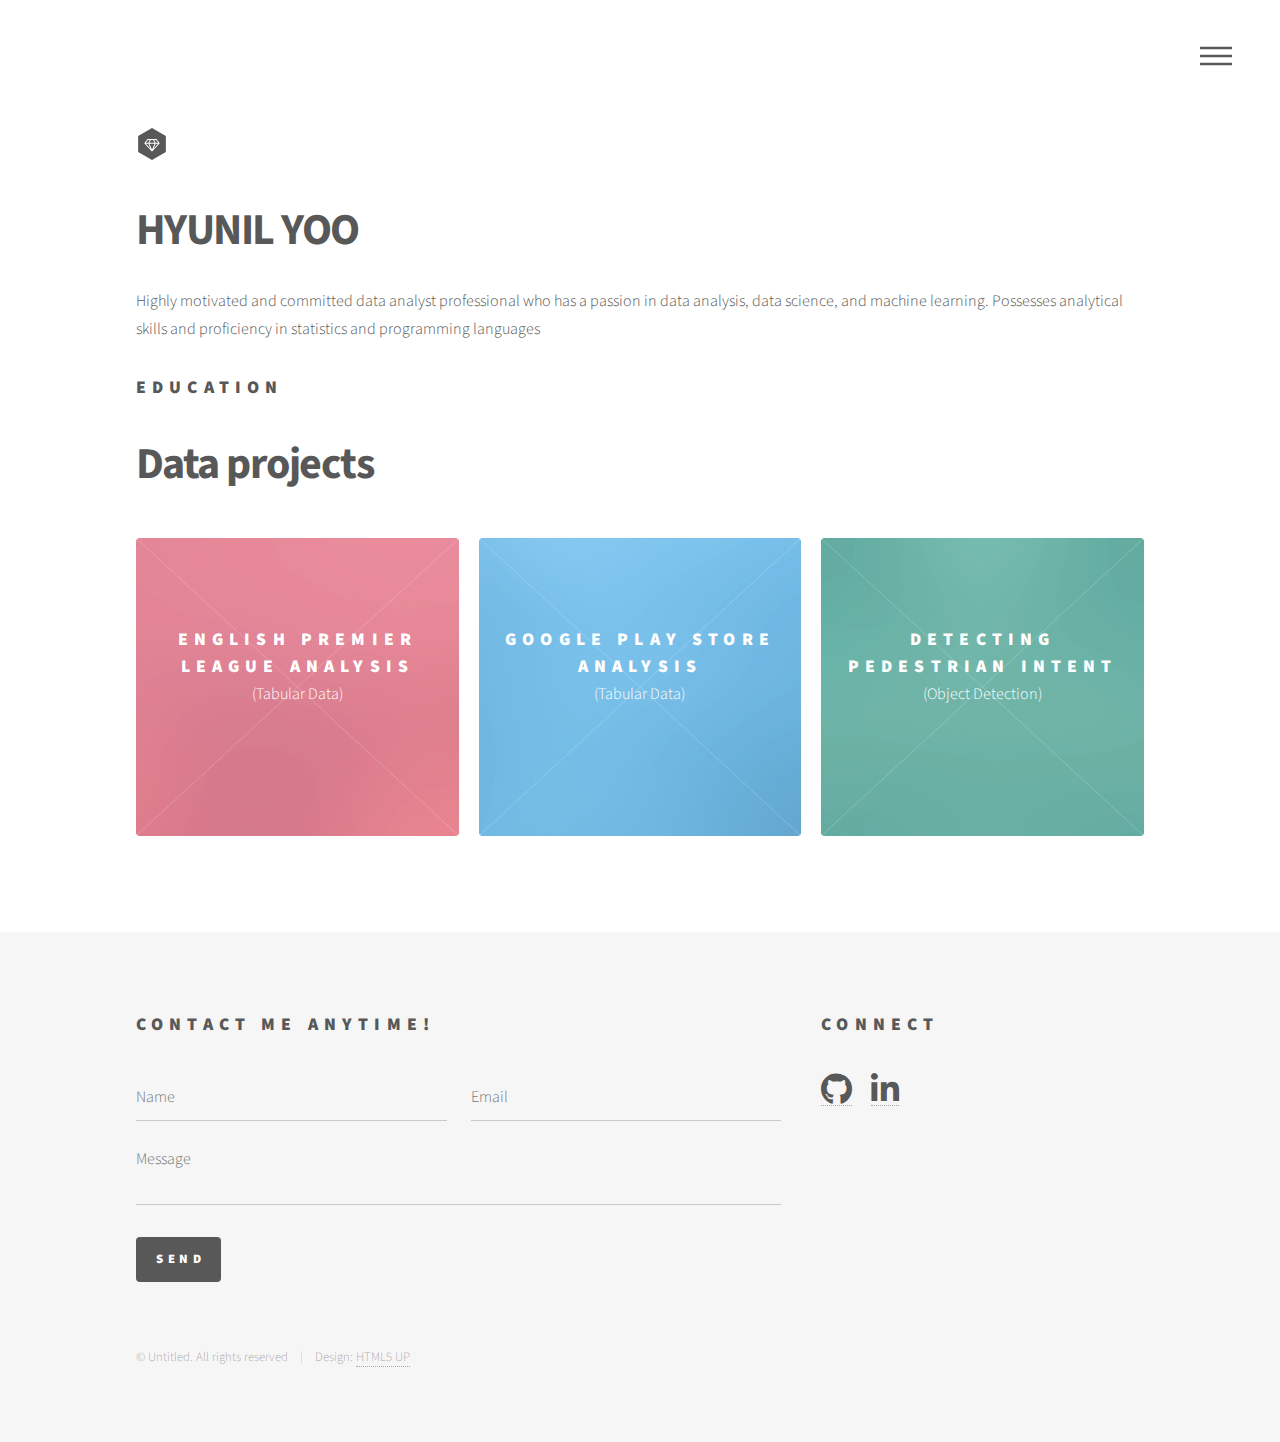
==== commit cc21ed9c: "rough changes" ====
--- a/index.html
+++ b/index.html
@@ -20,9 +20,9 @@
 					<header id="header">
 						<div class="inner">
 
-							<!-- Logo -->
+							<!-- Head Image -->
 								<a href="index.html" class="logo">
-									<span class="symbol"><img src="images/logo.svg" alt="" /></span><span class="title">Phantom</span>
+									<span class="symbol"><img src="images/logo.svg" alt="" /></span>
 								</a>
 
 							<!-- Nav -->
@@ -40,10 +40,9 @@
 						<h2>Menu</h2>
 						<ul>
 							<li><a href="index.html">Home</a></li>
-							<li><a href="generic.html">Ipsum veroeros</a></li>
-							<li><a href="generic.html">Tempus etiam</a></li>
-							<li><a href="generic.html">Consequat dolor</a></li>
-							<li><a href="elements.html">Elements</a></li>
+							<li><a href="about.html">About me</a></li>
+							<li><a href="projects.html">Data projects</a></li>
+							<li><a href="contact.html">Contact info</a></li>
 						</ul>
 					</nav>
 
@@ -51,17 +50,19 @@
 					<div id="main">
 						<div class="inner">
 							<header>
-								<h1>This is Phantom, a free, fully responsive site<br />
-								template designed by <a href="http://html5up.net">HTML5 UP</a>.</h1>
-								<p>Etiam quis viverra lorem, in semper lorem. Sed nisl arcu euismod sit amet nisi euismod sed cursus arcu elementum ipsum arcu vivamus quis venenatis orci lorem ipsum et magna feugiat veroeros aliquam. Lorem ipsum dolor sit amet nullam dolore.</p>
+								<h1>HYUNIL YOO</h1>
+								<p>Highly motivated and committed data analyst professional who has a passion in data analysis, data science, and machine learning. Possesses analytical skills and proficiency in statistics and programming languages</p>
+								<h2>Education<h2>
 							</header>
+							<h1>Data projects</h1>
 							<section class="tiles">
 								<article class="style1">
 									<span class="image">
 										<img src="images/pic01.jpg" alt="" />
 									</span>
 									<a href="generic.html">
-										<h2>Magna</h2>
+										<h2>English Premier League Analysis</h2>
+										<p>(Tabular Data)</p>
 										<div class="content">
 											<p>Sed nisl arcu euismod sit amet nisi lorem etiam dolor veroeros et feugiat.</p>
 										</div>
@@ -72,7 +73,8 @@
 										<img src="images/pic02.jpg" alt="" />
 									</span>
 									<a href="generic.html">
-										<h2>Lorem</h2>
+										<h2>Google Play Store Analysis</h2>
+										<p>(Tabular Data)</p>
 										<div class="content">
 											<p>Sed nisl arcu euismod sit amet nisi lorem etiam dolor veroeros et feugiat.</p>
 										</div>
@@ -83,106 +85,8 @@
 										<img src="images/pic03.jpg" alt="" />
 									</span>
 									<a href="generic.html">
-										<h2>Feugiat</h2>
-										<div class="content">
-											<p>Sed nisl arcu euismod sit amet nisi lorem etiam dolor veroeros et feugiat.</p>
-										</div>
-									</a>
-								</article>
-								<article class="style4">
-									<span class="image">
-										<img src="images/pic04.jpg" alt="" />
-									</span>
-									<a href="generic.html">
-										<h2>Tempus</h2>
-										<div class="content">
-											<p>Sed nisl arcu euismod sit amet nisi lorem etiam dolor veroeros et feugiat.</p>
-										</div>
-									</a>
-								</article>
-								<article class="style5">
-									<span class="image">
-										<img src="images/pic05.jpg" alt="" />
-									</span>
-									<a href="generic.html">
-										<h2>Aliquam</h2>
-										<div class="content">
-											<p>Sed nisl arcu euismod sit amet nisi lorem etiam dolor veroeros et feugiat.</p>
-										</div>
-									</a>
-								</article>
-								<article class="style6">
-									<span class="image">
-										<img src="images/pic06.jpg" alt="" />
-									</span>
-									<a href="generic.html">
-										<h2>Veroeros</h2>
-										<div class="content">
-											<p>Sed nisl arcu euismod sit amet nisi lorem etiam dolor veroeros et feugiat.</p>
-										</div>
-									</a>
-								</article>
-								<article class="style2">
-									<span class="image">
-										<img src="images/pic07.jpg" alt="" />
-									</span>
-									<a href="generic.html">
-										<h2>Ipsum</h2>
-										<div class="content">
-											<p>Sed nisl arcu euismod sit amet nisi lorem etiam dolor veroeros et feugiat.</p>
-										</div>
-									</a>
-								</article>
-								<article class="style3">
-									<span class="image">
-										<img src="images/pic08.jpg" alt="" />
-									</span>
-									<a href="generic.html">
-										<h2>Dolor</h2>
-										<div class="content">
-											<p>Sed nisl arcu euismod sit amet nisi lorem etiam dolor veroeros et feugiat.</p>
-										</div>
-									</a>
-								</article>
-								<article class="style1">
-									<span class="image">
-										<img src="images/pic09.jpg" alt="" />
-									</span>
-									<a href="generic.html">
-										<h2>Nullam</h2>
-										<div class="content">
-											<p>Sed nisl arcu euismod sit amet nisi lorem etiam dolor veroeros et feugiat.</p>
-										</div>
-									</a>
-								</article>
-								<article class="style5">
-									<span class="image">
-										<img src="images/pic10.jpg" alt="" />
-									</span>
-									<a href="generic.html">
-										<h2>Ultricies</h2>
-										<div class="content">
-											<p>Sed nisl arcu euismod sit amet nisi lorem etiam dolor veroeros et feugiat.</p>
-										</div>
-									</a>
-								</article>
-								<article class="style6">
-									<span class="image">
-										<img src="images/pic11.jpg" alt="" />
-									</span>
-									<a href="generic.html">
-										<h2>Dictum</h2>
-										<div class="content">
-											<p>Sed nisl arcu euismod sit amet nisi lorem etiam dolor veroeros et feugiat.</p>
-										</div>
-									</a>
-								</article>
-								<article class="style4">
-									<span class="image">
-										<img src="images/pic12.jpg" alt="" />
-									</span>
-									<a href="generic.html">
-										<h2>Pretium</h2>
+										<h2>Detecting Pedestrian Intent</h2>
+										<p>(Object Detection)</p>
 										<div class="content">
 											<p>Sed nisl arcu euismod sit amet nisi lorem etiam dolor veroeros et feugiat.</p>
 										</div>
@@ -196,7 +100,7 @@
 					<footer id="footer">
 						<div class="inner">
 							<section>
-								<h2>Get in touch</h2>
+								<h2>Contact me anytime!</h2>
 								<form method="post" action="#">
 									<div class="fields">
 										<div class="field half">
@@ -215,16 +119,10 @@
 								</form>
 							</section>
 							<section>
-								<h2>Follow</h2>
+								<h2>Connect</h2>
 								<ul class="icons">
-									<li><a href="#" class="icon brands style2 fa-twitter"><span class="label">Twitter</span></a></li>
-									<li><a href="#" class="icon brands style2 fa-facebook-f"><span class="label">Facebook</span></a></li>
-									<li><a href="#" class="icon brands style2 fa-instagram"><span class="label">Instagram</span></a></li>
-									<li><a href="#" class="icon brands style2 fa-dribbble"><span class="label">Dribbble</span></a></li>
-									<li><a href="#" class="icon brands style2 fa-github"><span class="label">GitHub</span></a></li>
-									<li><a href="#" class="icon brands style2 fa-500px"><span class="label">500px</span></a></li>
-									<li><a href="#" class="icon solid style2 fa-phone"><span class="label">Phone</span></a></li>
-									<li><a href="#" class="icon solid style2 fa-envelope"><span class="label">Email</span></a></li>
+									<li><a href="#" class="fab fa-github fa-2x"><span class="label"></span></a></li>
+									<li><a href="#" class="fab fa-linkedin-in fa-2x"><span class="label"></span></a></li>
 								</ul>
 							</section>
 							<ul class="copyright">
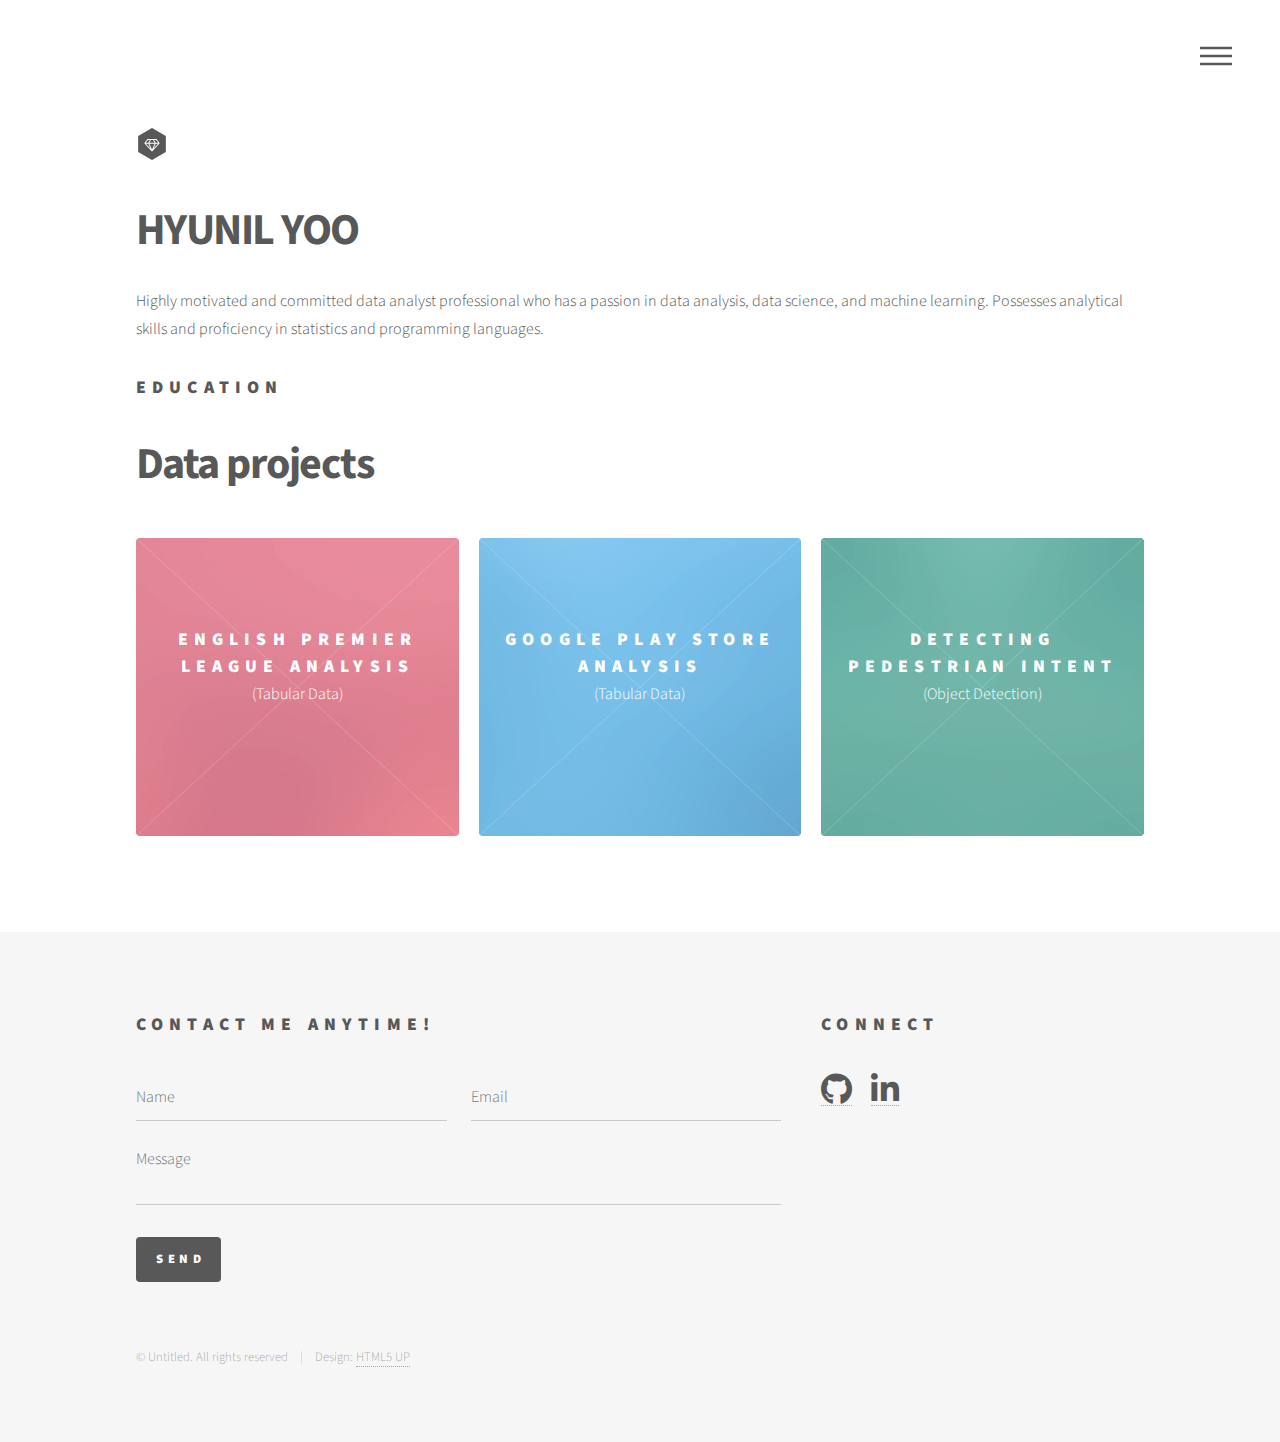
==== commit 62e9f1f2: "Update index.html" ====
--- a/index.html
+++ b/index.html
@@ -51,7 +51,7 @@
 						<div class="inner">
 							<header>
 								<h1>HYUNIL YOO</h1>
-								<p>Highly motivated and committed data analyst professional who has a passion in data analysis, data science, and machine learning. Possesses analytical skills and proficiency in statistics and programming languages</p>
+								<p>Highly motivated and committed data analyst professional who has a passion in data analysis, data science, and machine learning. Possesses analytical skills and proficiency in statistics and programming languages.</p>
 								<h2>Education<h2>
 							</header>
 							<h1>Data projects</h1>
@@ -141,4 +141,4 @@
 			<script src="assets/js/main.js"></script>
 
 	</body>
-</html>+</html>
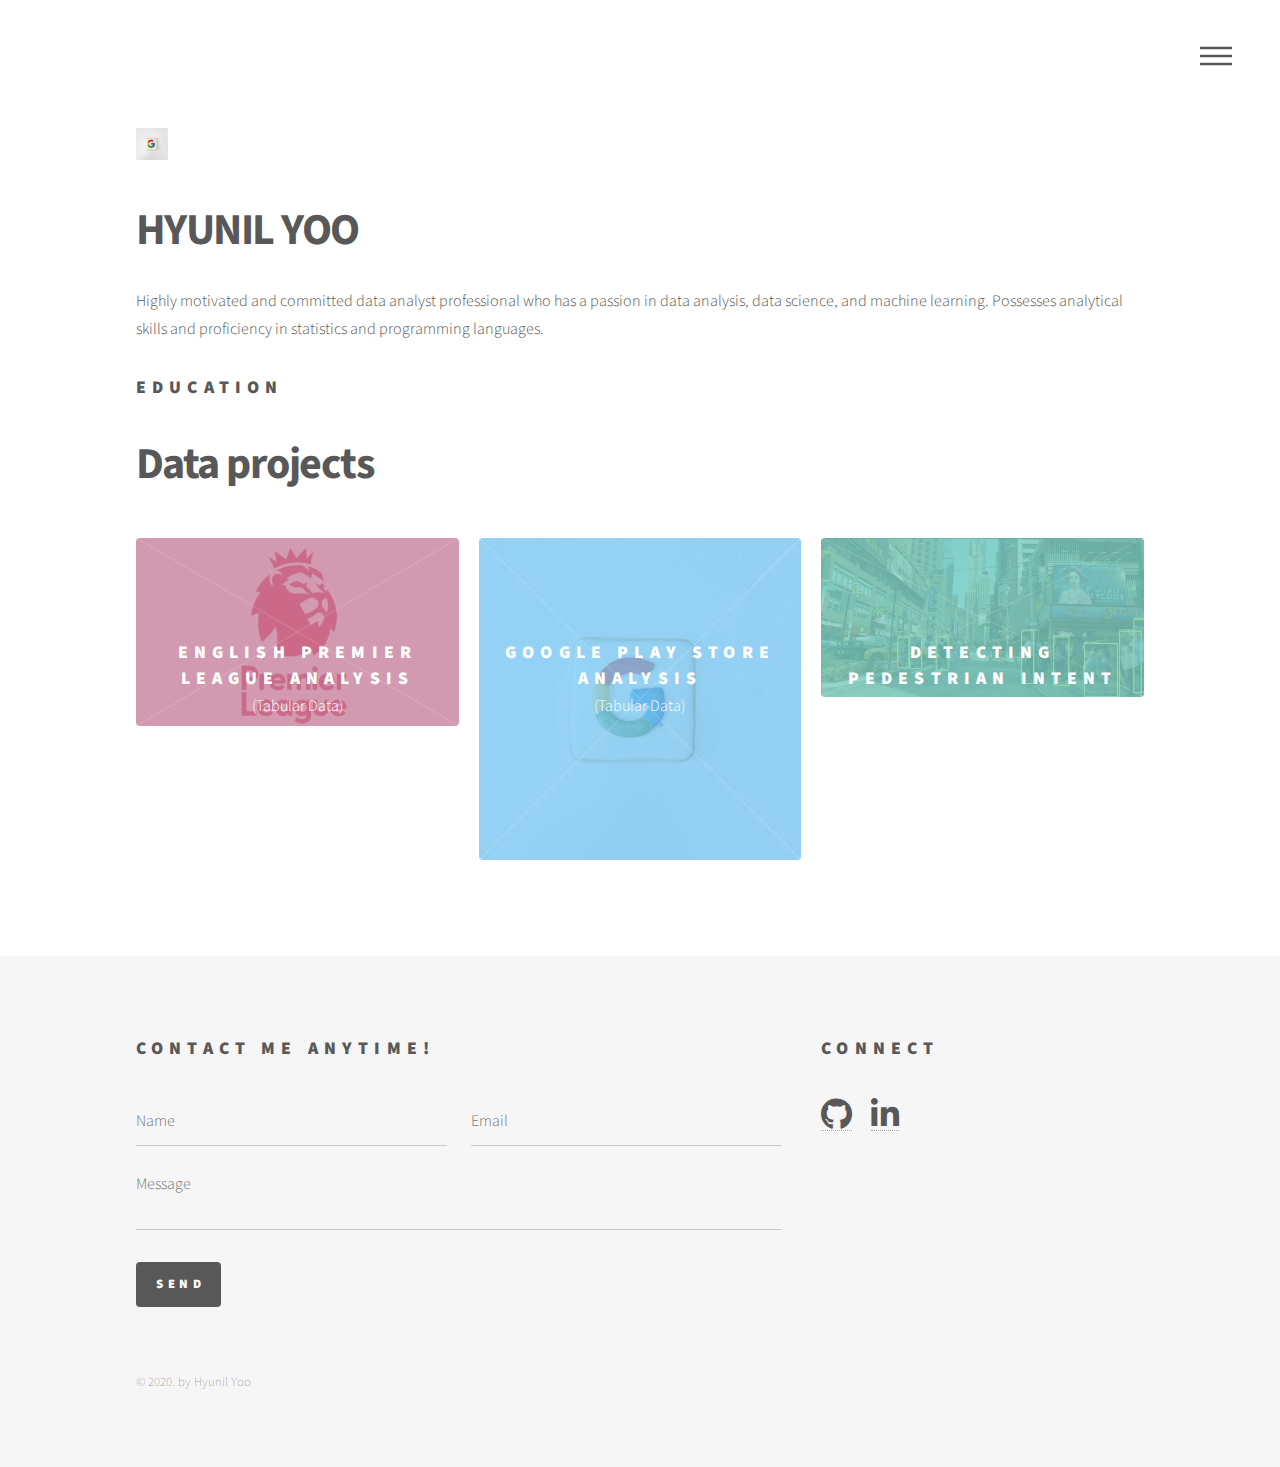
==== commit 3ba36782: "add githublink" ====
--- a/index.html
+++ b/index.html
@@ -6,7 +6,7 @@
 -->
 <html>
 	<head>
-		<title>Phantom by HTML5 UP</title>
+		<title>Welcome</title>
 		<meta charset="utf-8" />
 		<meta name="viewport" content="width=device-width, initial-scale=1, user-scalable=no" />
 		<link rel="stylesheet" href="assets/css/main.css" />
@@ -22,7 +22,7 @@
 
 							<!-- Head Image -->
 								<a href="index.html" class="logo">
-									<span class="symbol"><img src="images/logo.svg" alt="" /></span>
+									<span class="symbol"><img src="images/googleplay.jpg" alt="" /></span>
 								</a>
 
 							<!-- Nav -->
@@ -58,7 +58,7 @@
 							<section class="tiles">
 								<article class="style1">
 									<span class="image">
-										<img src="images/pic01.jpg" alt="" />
+										<img src="images/epl.jpg" alt="" />
 									</span>
 									<a href="generic.html">
 										<h2>English Premier League Analysis</h2>
@@ -70,7 +70,7 @@
 								</article>
 								<article class="style2">
 									<span class="image">
-										<img src="images/pic02.jpg" alt="" />
+										<img src="images/googleplay.jpg" alt="" />
 									</span>
 									<a href="generic.html">
 										<h2>Google Play Store Analysis</h2>
@@ -82,7 +82,7 @@
 								</article>
 								<article class="style3">
 									<span class="image">
-										<img src="images/pic03.jpg" alt="" />
+										<img src="images/object_dect.PNG" alt="" />
 									</span>
 									<a href="generic.html">
 										<h2>Detecting Pedestrian Intent</h2>
@@ -121,12 +121,14 @@
 							<section>
 								<h2>Connect</h2>
 								<ul class="icons">
-									<li><a href="#" class="fab fa-github fa-2x"><span class="label"></span></a></li>
+									<a href="https://github.com/hyunilyoo">
+										<li><a href="#" class="fab fa-github fa-2x"><span class="label"></span></a></li>
+									</a>
 									<li><a href="#" class="fab fa-linkedin-in fa-2x"><span class="label"></span></a></li>
 								</ul>
 							</section>
 							<ul class="copyright">
-								<li>&copy; Untitled. All rights reserved</li><li>Design: <a href="http://html5up.net">HTML5 UP</a></li>
+								<li>&copy; 2020. by Hyunil Yoo</li>
 							</ul>
 						</div>
 					</footer>
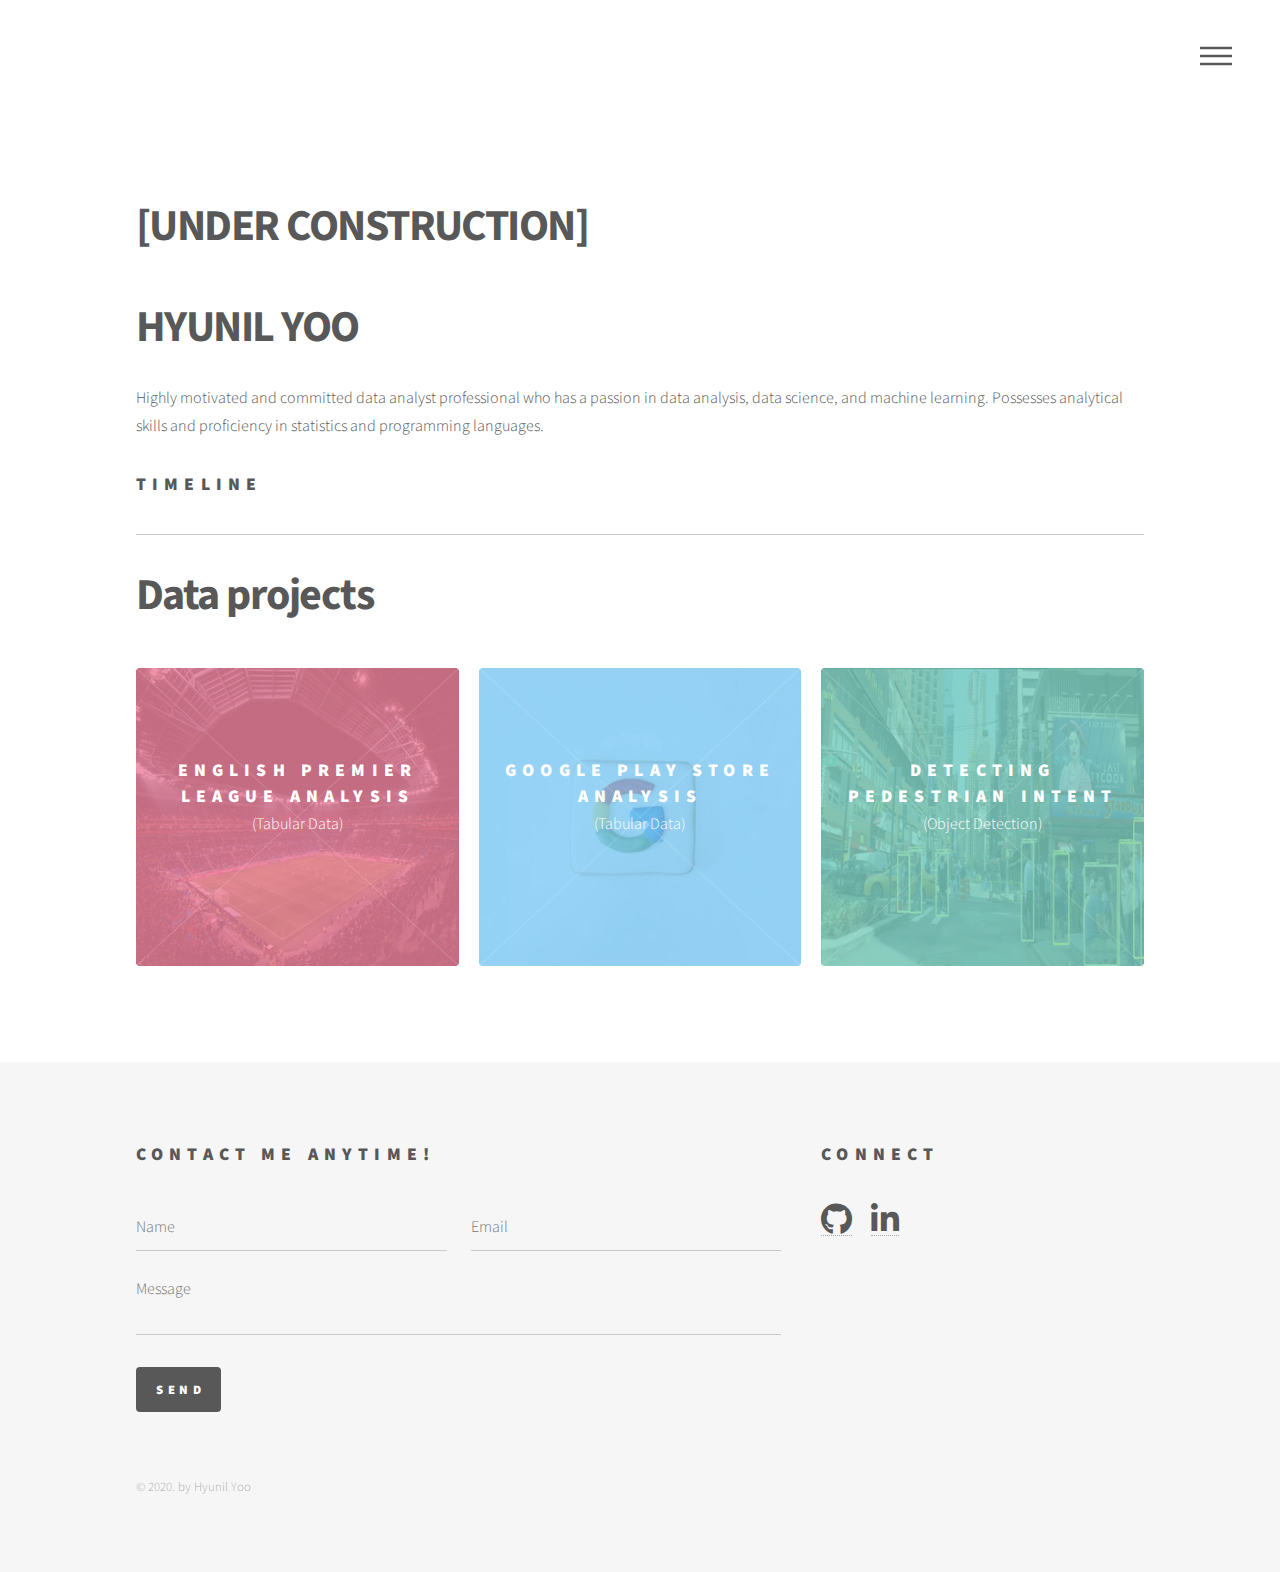
==== commit 84af35c0: "update" ====
--- a/index.html
+++ b/index.html
@@ -22,7 +22,9 @@
 
 							<!-- Head Image -->
 								<a href="index.html" class="logo">
-									<span class="symbol"><img src="images/googleplay.jpg" alt="" /></span>
+									<span class="image">
+										<img src="images/headimg.png" alt="" />
+									</span>
 								</a>
 
 							<!-- Nav -->
@@ -50,21 +52,23 @@
 					<div id="main">
 						<div class="inner">
 							<header>
+								<h1>[UNDER CONSTRUCTION]</h1>
 								<h1>HYUNIL YOO</h1>
 								<p>Highly motivated and committed data analyst professional who has a passion in data analysis, data science, and machine learning. Possesses analytical skills and proficiency in statistics and programming languages.</p>
-								<h2>Education<h2>
+								<h2>Timeline</h2>
 							</header>
+							<hr>
 							<h1>Data projects</h1>
 							<section class="tiles">
 								<article class="style1">
 									<span class="image">
-										<img src="images/epl.jpg" alt="" />
+										<img src="images/epl2.jpg" alt="" />
 									</span>
 									<a href="generic.html">
 										<h2>English Premier League Analysis</h2>
 										<p>(Tabular Data)</p>
 										<div class="content">
-											<p>Sed nisl arcu euismod sit amet nisi lorem etiam dolor veroeros et feugiat.</p>
+											<h4>Python, Selenium, Data Visualization, Scikit-Learn</h4>
 										</div>
 									</a>
 								</article>
@@ -76,7 +80,7 @@
 										<h2>Google Play Store Analysis</h2>
 										<p>(Tabular Data)</p>
 										<div class="content">
-											<p>Sed nisl arcu euismod sit amet nisi lorem etiam dolor veroeros et feugiat.</p>
+											<h4>Python, Data Visualization, Scikit-Learn </h4>
 										</div>
 									</a>
 								</article>
@@ -88,7 +92,7 @@
 										<h2>Detecting Pedestrian Intent</h2>
 										<p>(Object Detection)</p>
 										<div class="content">
-											<p>Sed nisl arcu euismod sit amet nisi lorem etiam dolor veroeros et feugiat.</p>
+											<h4>Python, OpenCV, Tensorflow</h4>
 										</div>
 									</a>
 								</article>
@@ -121,10 +125,8 @@
 							<section>
 								<h2>Connect</h2>
 								<ul class="icons">
-									<a href="https://github.com/hyunilyoo">
-										<li><a href="#" class="fab fa-github fa-2x"><span class="label"></span></a></li>
-									</a>
-									<li><a href="#" class="fab fa-linkedin-in fa-2x"><span class="label"></span></a></li>
+									<li><a href="https://github.com/hyunilyoo" class="fab fa-github fa-2x"><span class="label"></span></a></li>
+									<li><a href="https://www.linkedin.com/in/hyunilyoo/" class="fab fa-linkedin-in fa-2x"><span class="label"></span></a></li>
 								</ul>
 							</section>
 							<ul class="copyright">
--- a/assets/css/main.css
+++ b/assets/css/main.css
@@ -151,7 +151,7 @@
 
 		a:hover {
 			border-bottom-color: transparent;
-			color: #f2849e !important;
+			color: #eedcb6 !important; /* hover on menu bar */
 		}
 
 	strong, b {
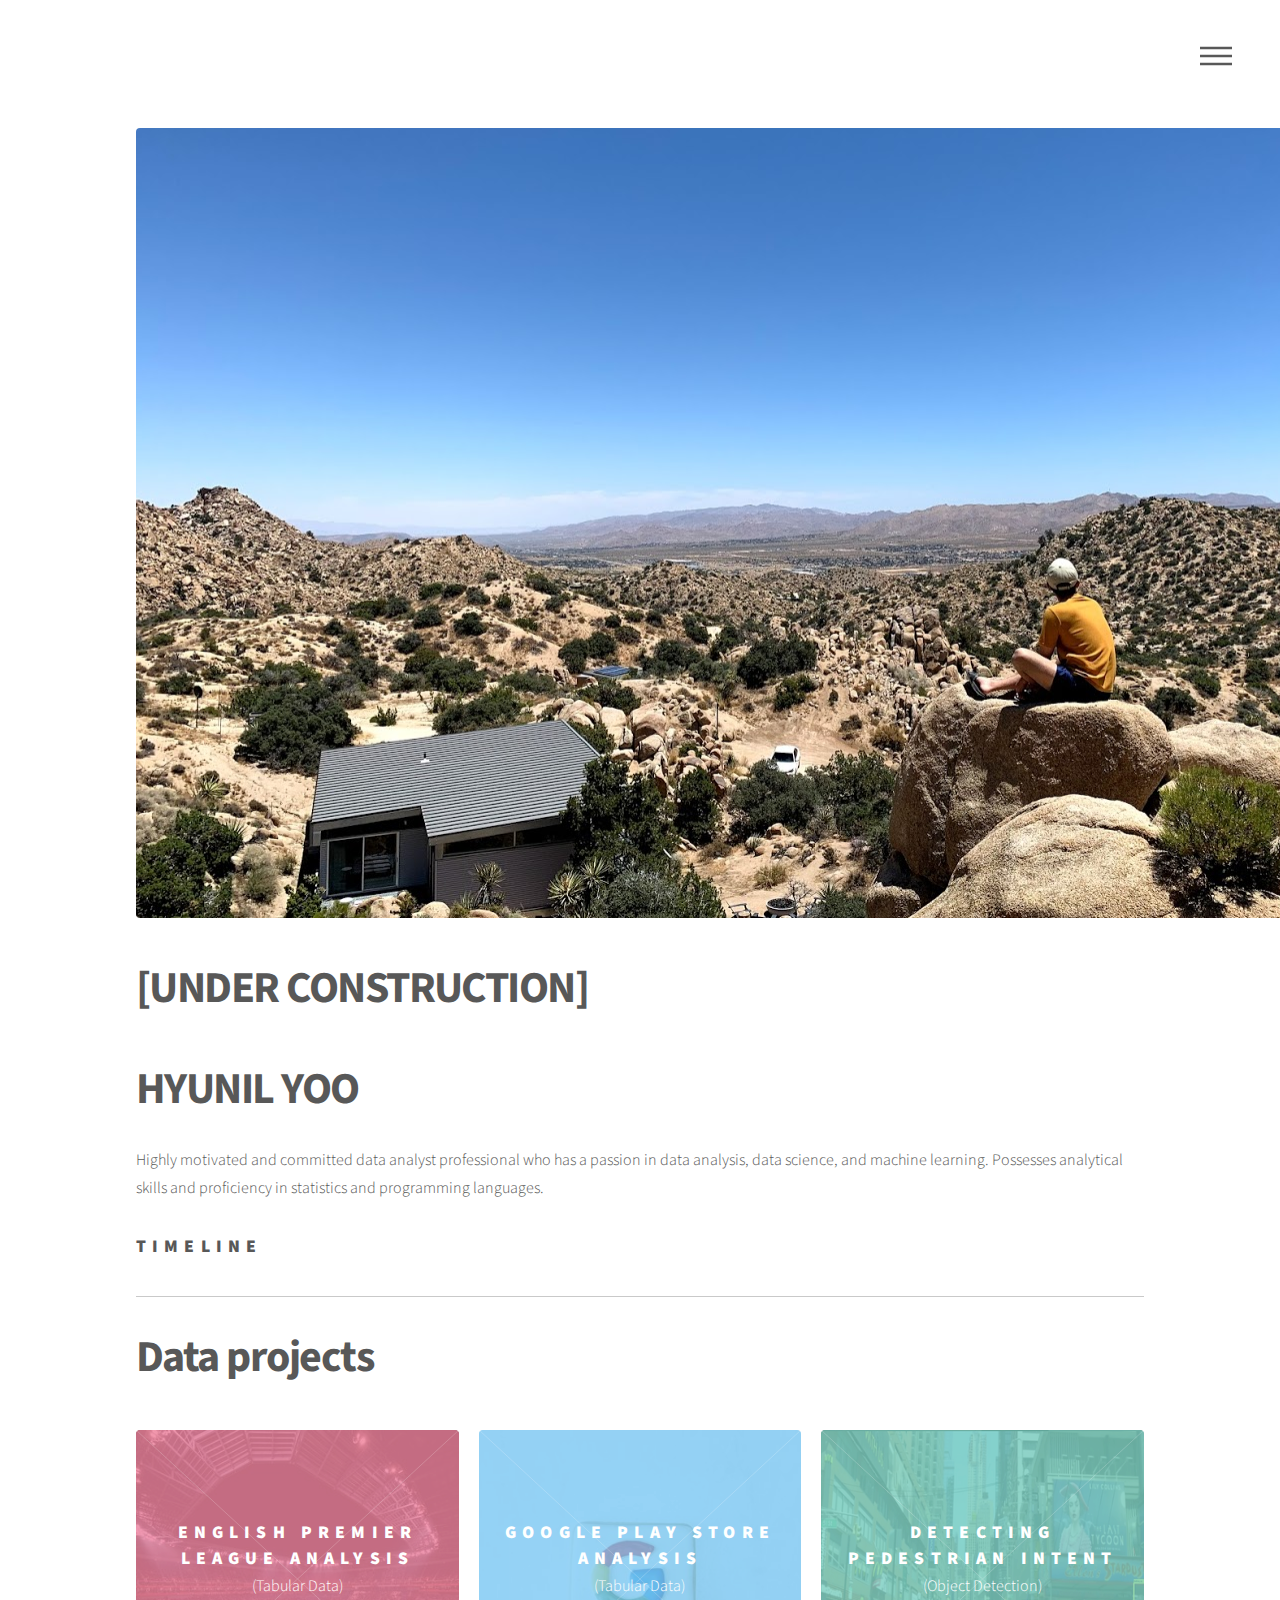
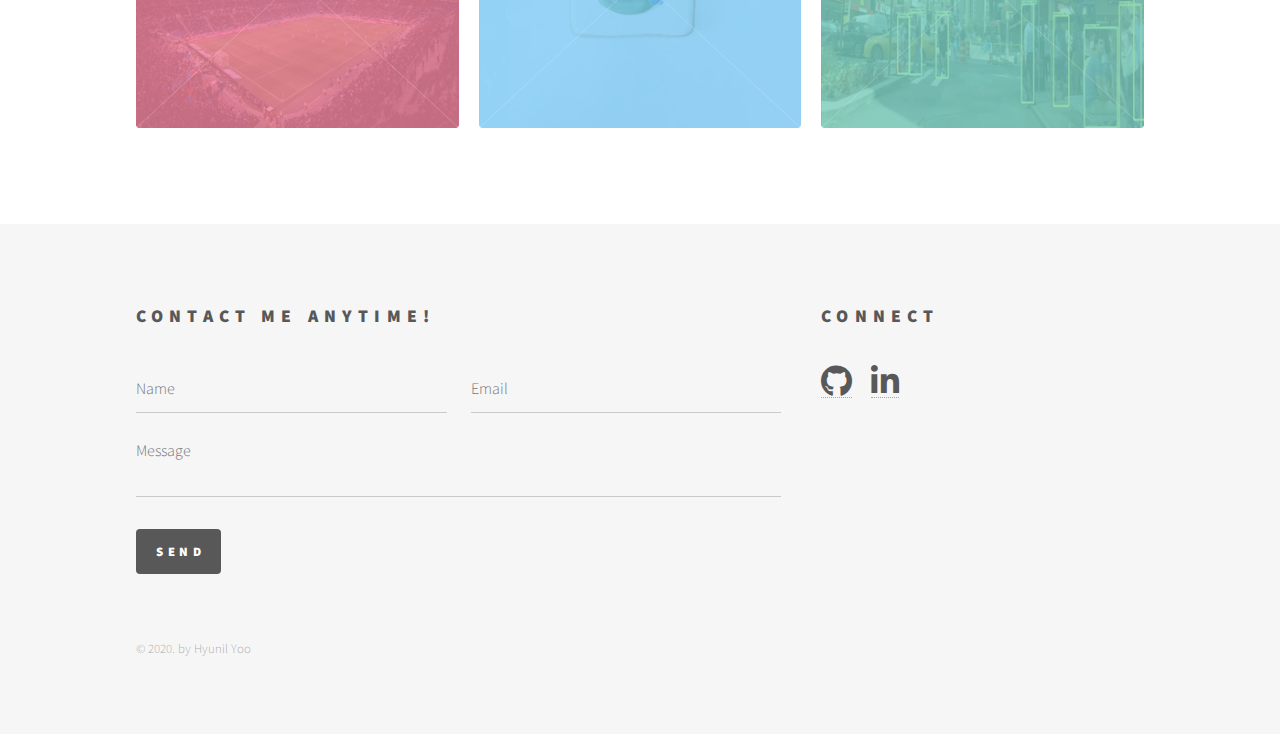
==== commit 0eb952cb: "png to PNG" ====
--- a/index.html
+++ b/index.html
@@ -23,7 +23,7 @@
 							<!-- Head Image -->
 								<a href="index.html" class="logo">
 									<span class="image">
-										<img src="images/headimg.png" alt="" />
+										<img src="images/headimg.PNG" alt="" />
 									</span>
 								</a>
 
